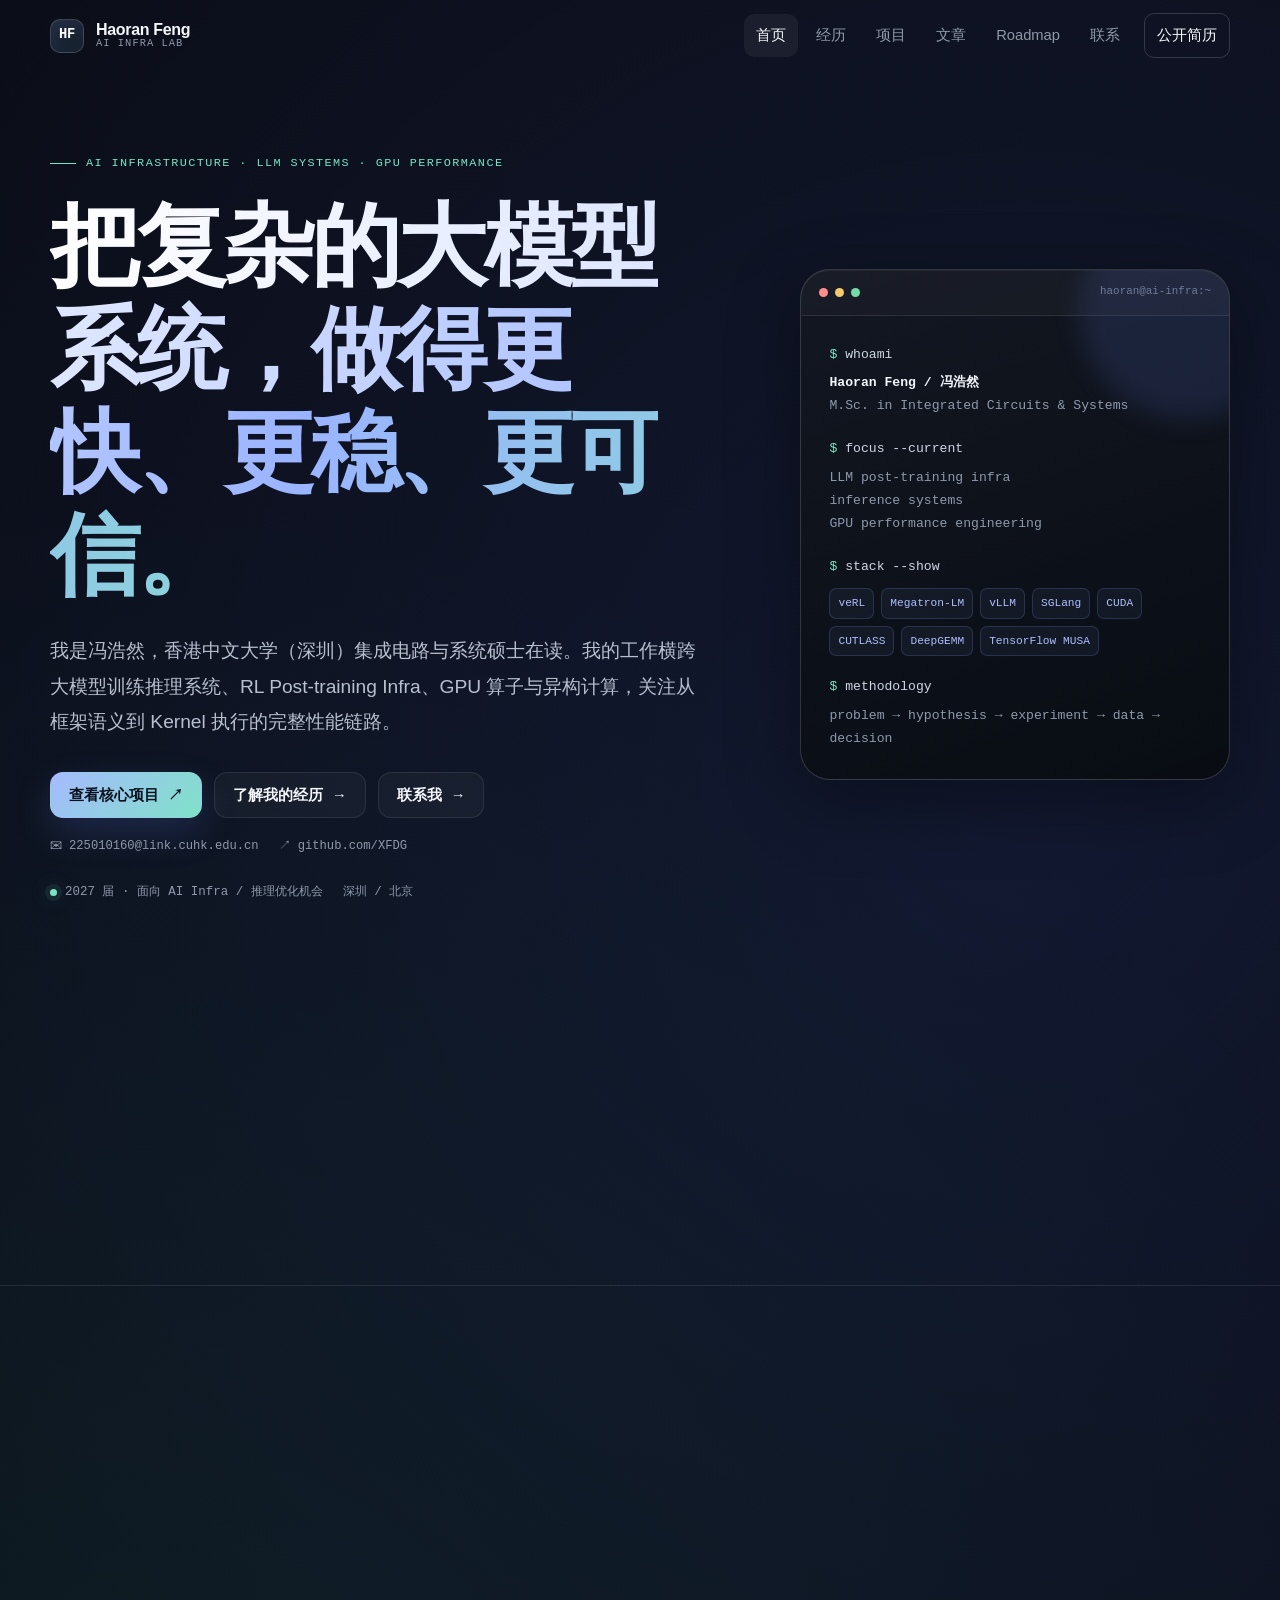
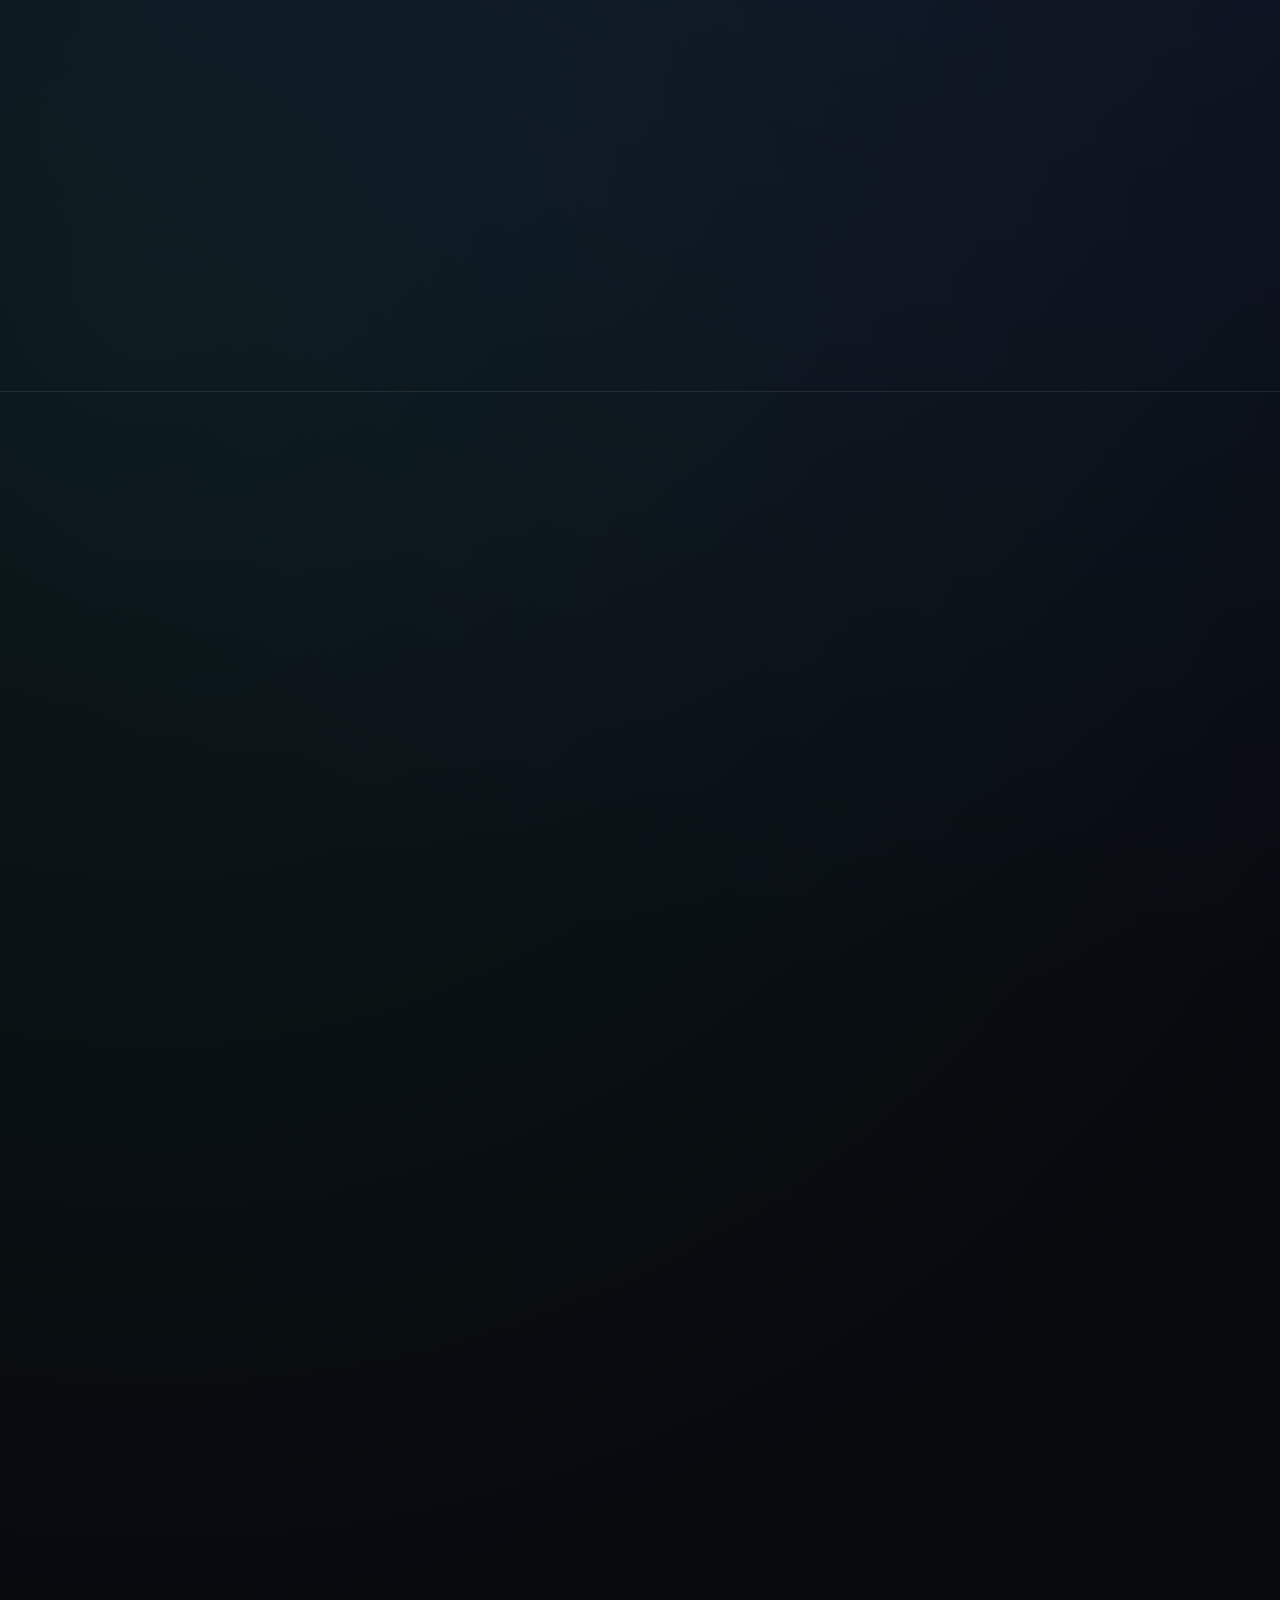
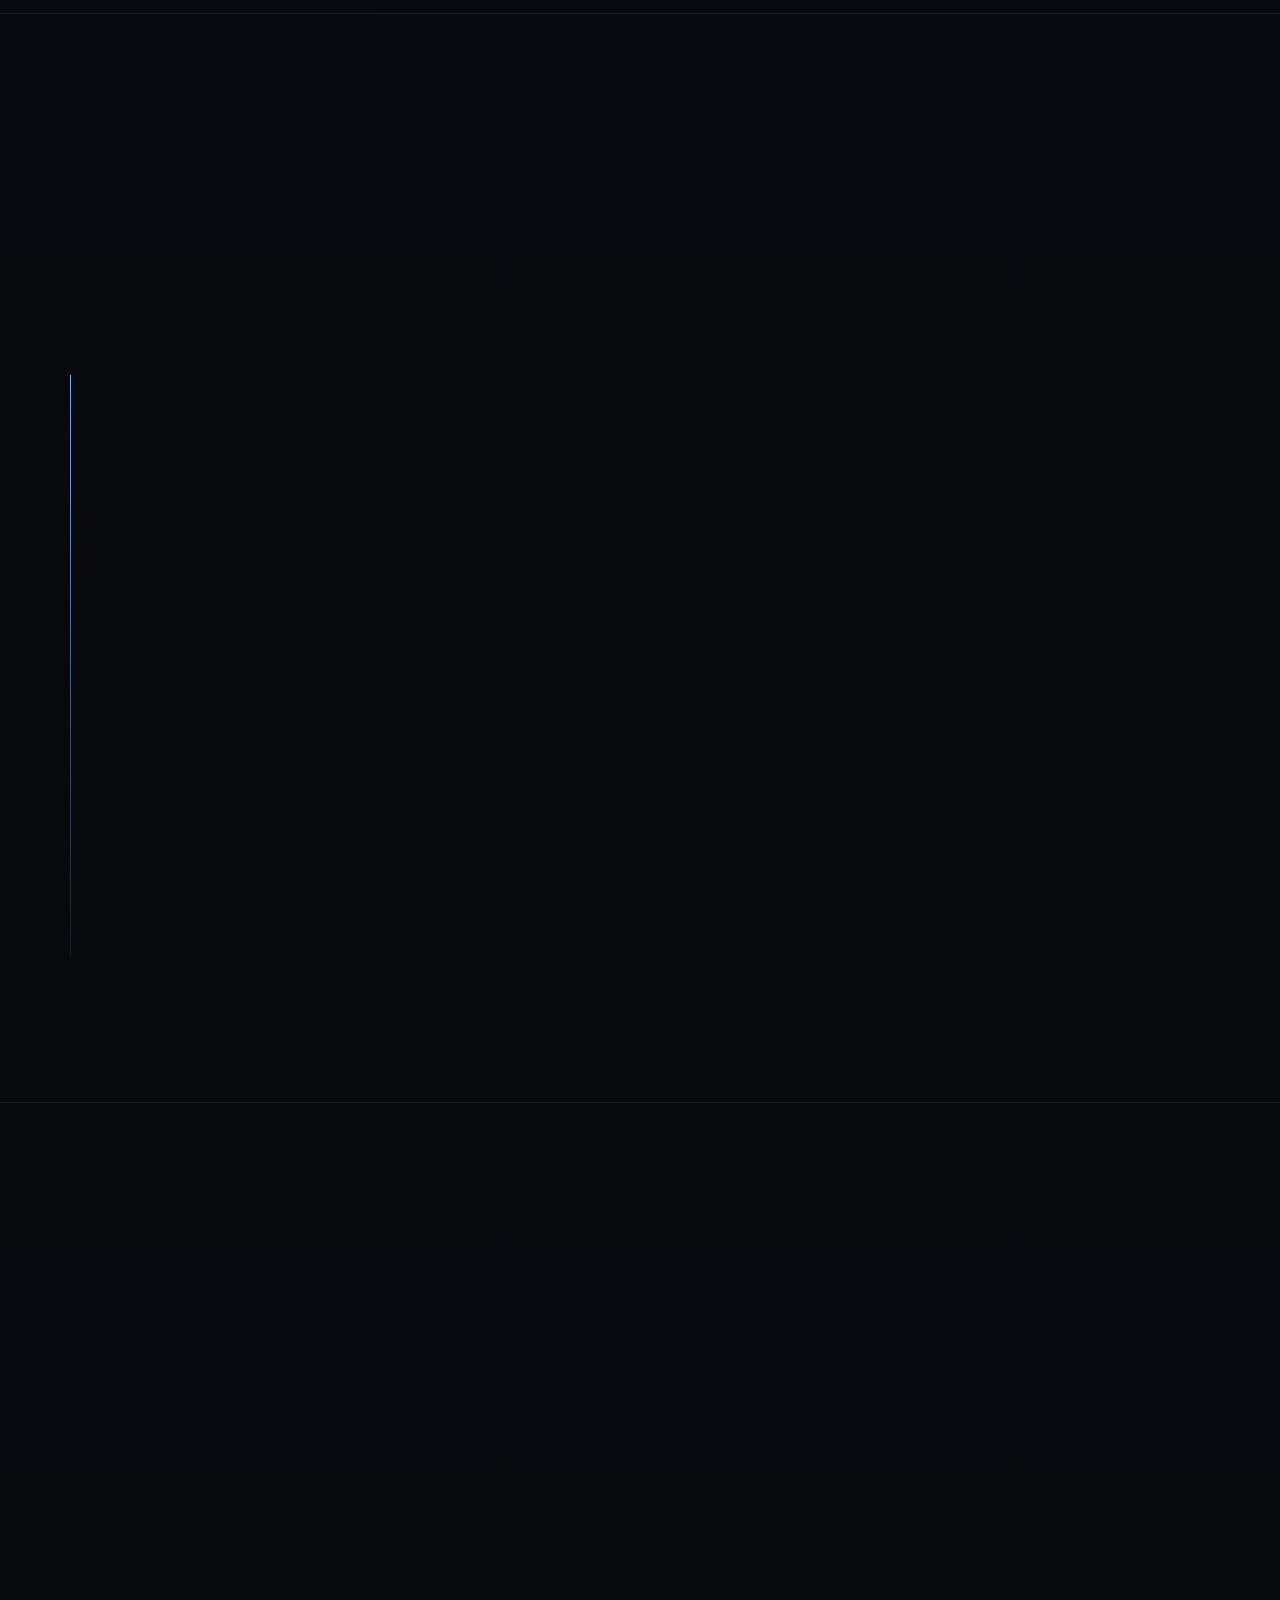
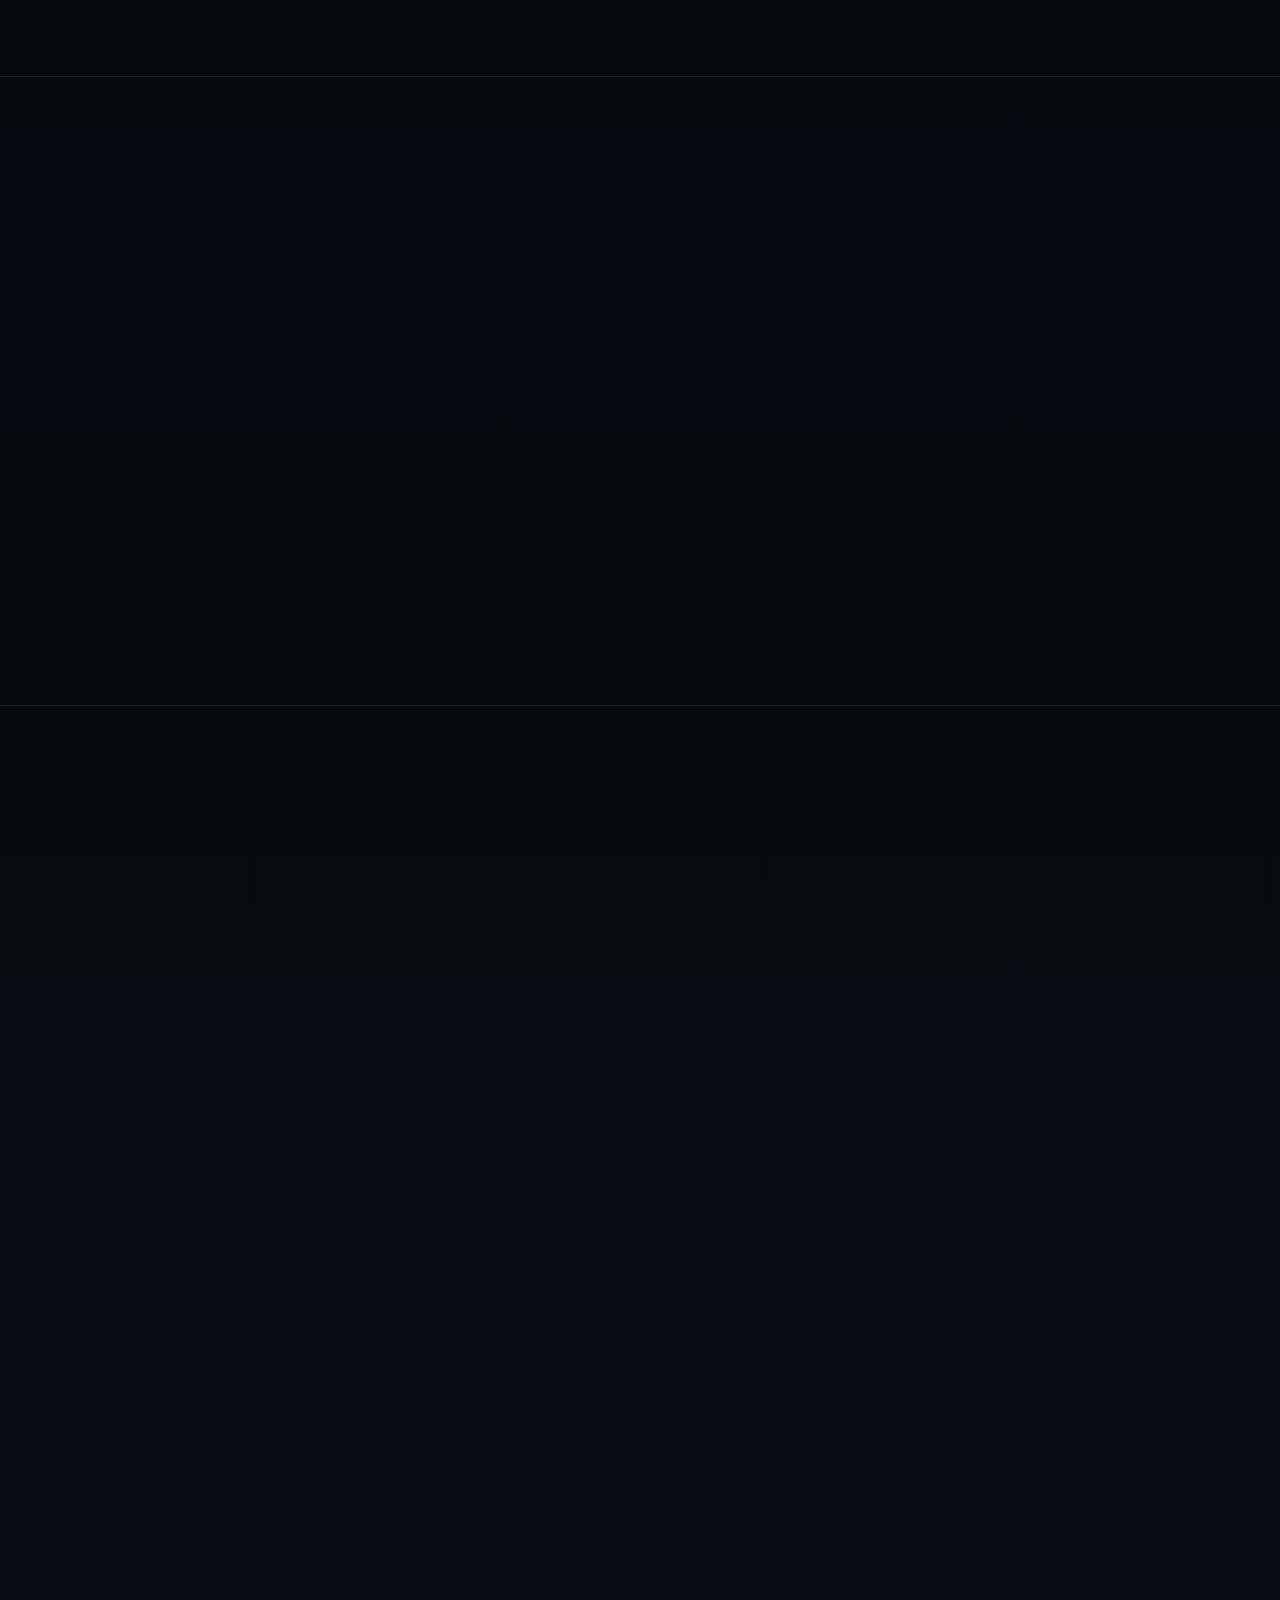
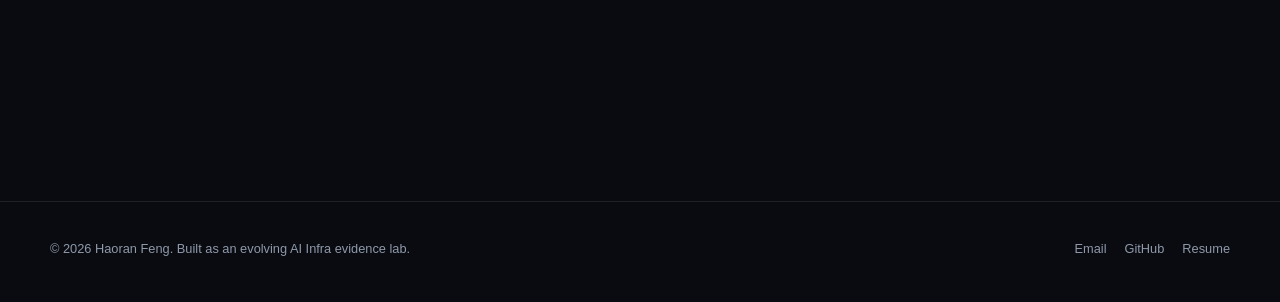
==== index.html @ 286b365d "Publish Haoran AI Infra personal website" ====
<!doctype html>
<html lang="zh-CN">
<head>
  <meta charset="utf-8">
  <meta name="viewport" content="width=device-width, initial-scale=1">
  <meta name="theme-color" content="#07090d">
  <title>Haoran Feng — AI Infra Lab</title>
  <style>
    :root{color-scheme:dark;font-family:Inter,ui-sans-serif,system-ui,-apple-system,"Segoe UI",sans-serif;background:#07090d;color:#f2f5f7}
    *{box-sizing:border-box}body{margin:0;min-height:100vh;display:grid;place-items:center;background:radial-gradient(circle at 20% 15%,#183448 0,transparent 34%),#07090d}
    main{width:min(680px,calc(100% - 40px));padding:48px;border:1px solid #ffffff1f;border-radius:24px;background:#0d121acc;box-shadow:0 28px 90px #0008}
    .mark{width:48px;height:48px;display:grid;place-items:center;border-radius:13px;background:linear-gradient(135deg,#9db3ff,#78e3c5);color:#081016;font-weight:800;margin-bottom:28px}
    h1{font-size:clamp(28px,6vw,48px);line-height:1.08;margin:0 0 16px}p{color:#aab4c2;line-height:1.75;margin:0}.bar{height:3px;background:#ffffff17;border-radius:99px;overflow:hidden;margin-top:30px}.bar::after{content:"";display:block;width:42%;height:100%;background:linear-gradient(90deg,#9db3ff,#78e3c5);animation:load 1.1s ease-in-out infinite alternate}@keyframes load{to{transform:translateX(140%)}}
    a{color:#9db3ff}.error{display:none;margin-top:22px;color:#ffb7b7}
  </style>
</head>
<body>
  <main>
    <div class="mark">HF</div>
    <h1>正在打开 Haoran's AI Infra Lab</h1>
    <p>正在加载项目、经历与技术文章。首次访问只需下载一个约 40 KB 的站点包。</p>
    <div class="bar" aria-label="加载中"></div>
    <p class="error" id="error">页面加载失败。可以先访问 <a href="https://github.com/XFDG">GitHub</a>，或发送邮件至 <a href="mailto:225010160@link.cuhk.edu.cn">225010160@link.cuhk.edu.cn</a>。</p>
  </main>
  <script>
  (async () => {
    const repo = 'tensorflow_musa_extension';
    const parts = ['site.part01a.b64','site.part01b.b64','site.part01c.b64','site.part01d.b64','site.part02.b64','site.part03.b64','site.part04.b64'];
    const segments = location.pathname.split('/').filter(Boolean);
    const repoIndex = segments.indexOf(repo);
    const base = repoIndex >= 0 ? '/' + segments.slice(0, repoIndex + 1).join('/') + '/' : '/';
    try {
      if (!('DecompressionStream' in window)) throw new Error('Browser does not support gzip streams');
      const encoded = (await Promise.all(parts.map(async name => {
        const response = await fetch(base + name, {cache: 'force-cache'});
        if (!response.ok) throw new Error('Missing site bundle: ' + name);
        return response.text();
      }))).join('').replace(/\s/g, '');

      const binary = atob(encoded);
      const compressed = new Uint8Array(binary.length);
      for (let i = 0; i < binary.length; i++) compressed[i] = binary.charCodeAt(i);
      const stream = new Blob([compressed]).stream().pipeThrough(new DecompressionStream('gzip'));
      const archive = new Uint8Array(await new Response(stream).arrayBuffer());
      const decoder = new TextDecoder();
      const files = new Map();
      const field = (start, length) => decoder.decode(archive.subarray(start, start + length)).split('\0')[0].trim();
      let offset = 0;
      while (offset + 512 <= archive.length) {
        const name = field(offset, 100);
        if (!name) break;
        const prefix = field(offset + 345, 155);
        const fullName = (prefix ? prefix + '/' : '') + name;
        const size = parseInt(field(offset + 124, 12) || '0', 8) || 0;
        const type = field(offset + 156, 1);
        const dataStart = offset + 512;
        if (!type || type === '0') files.set(fullName.replace(/^\.\//, ''), archive.slice(dataStart, dataStart + size));
        offset = dataStart + Math.ceil(size / 512) * 512;
      }

      let requested = repoIndex >= 0 ? segments.slice(repoIndex + 1).join('/') : segments.join('/');
      if (!requested || requested.endsWith('/')) requested += 'index.html';
      if (!files.has(requested)) requested = '404.html';

      const text = path => decoder.decode(files.get(path));
      const objectUrl = (path, type) => URL.createObjectURL(new Blob([files.get(path)], {type}));
      const cssUrl = objectUrl('styles.css', 'text/css');
      const jsUrl = objectUrl('script.js', 'text/javascript');
      const iconUrl = objectUrl('assets/favicon.svg', 'image/svg+xml');
      const manifestUrl = objectUrl('assets/site.webmanifest', 'application/manifest+json');

      let html = text(requested)
        .replace(/href=(['"])(?:\.\.\/)?styles\.css\1/g, `href="${cssUrl}"`)
        .replace(/src=(['"])(?:\.\.\/)?script\.js\1/g, `src="${jsUrl}"`)
        .replace(/href=(['"])(?:\.\.\/)?assets\/favicon\.svg\1/g, `href="${iconUrl}"`)
        .replace(/href=(['"])(?:\.\.\/)?assets\/site\.webmanifest\1/g, `href="${manifestUrl}"`);

      document.open();
      document.write(html);
      document.close();
    } catch (error) {
      console.error(error);
      document.querySelector('.bar').style.display = 'none';
      document.querySelector('#error').style.display = 'block';
    }
  })();
  </script>
</body>
</html>
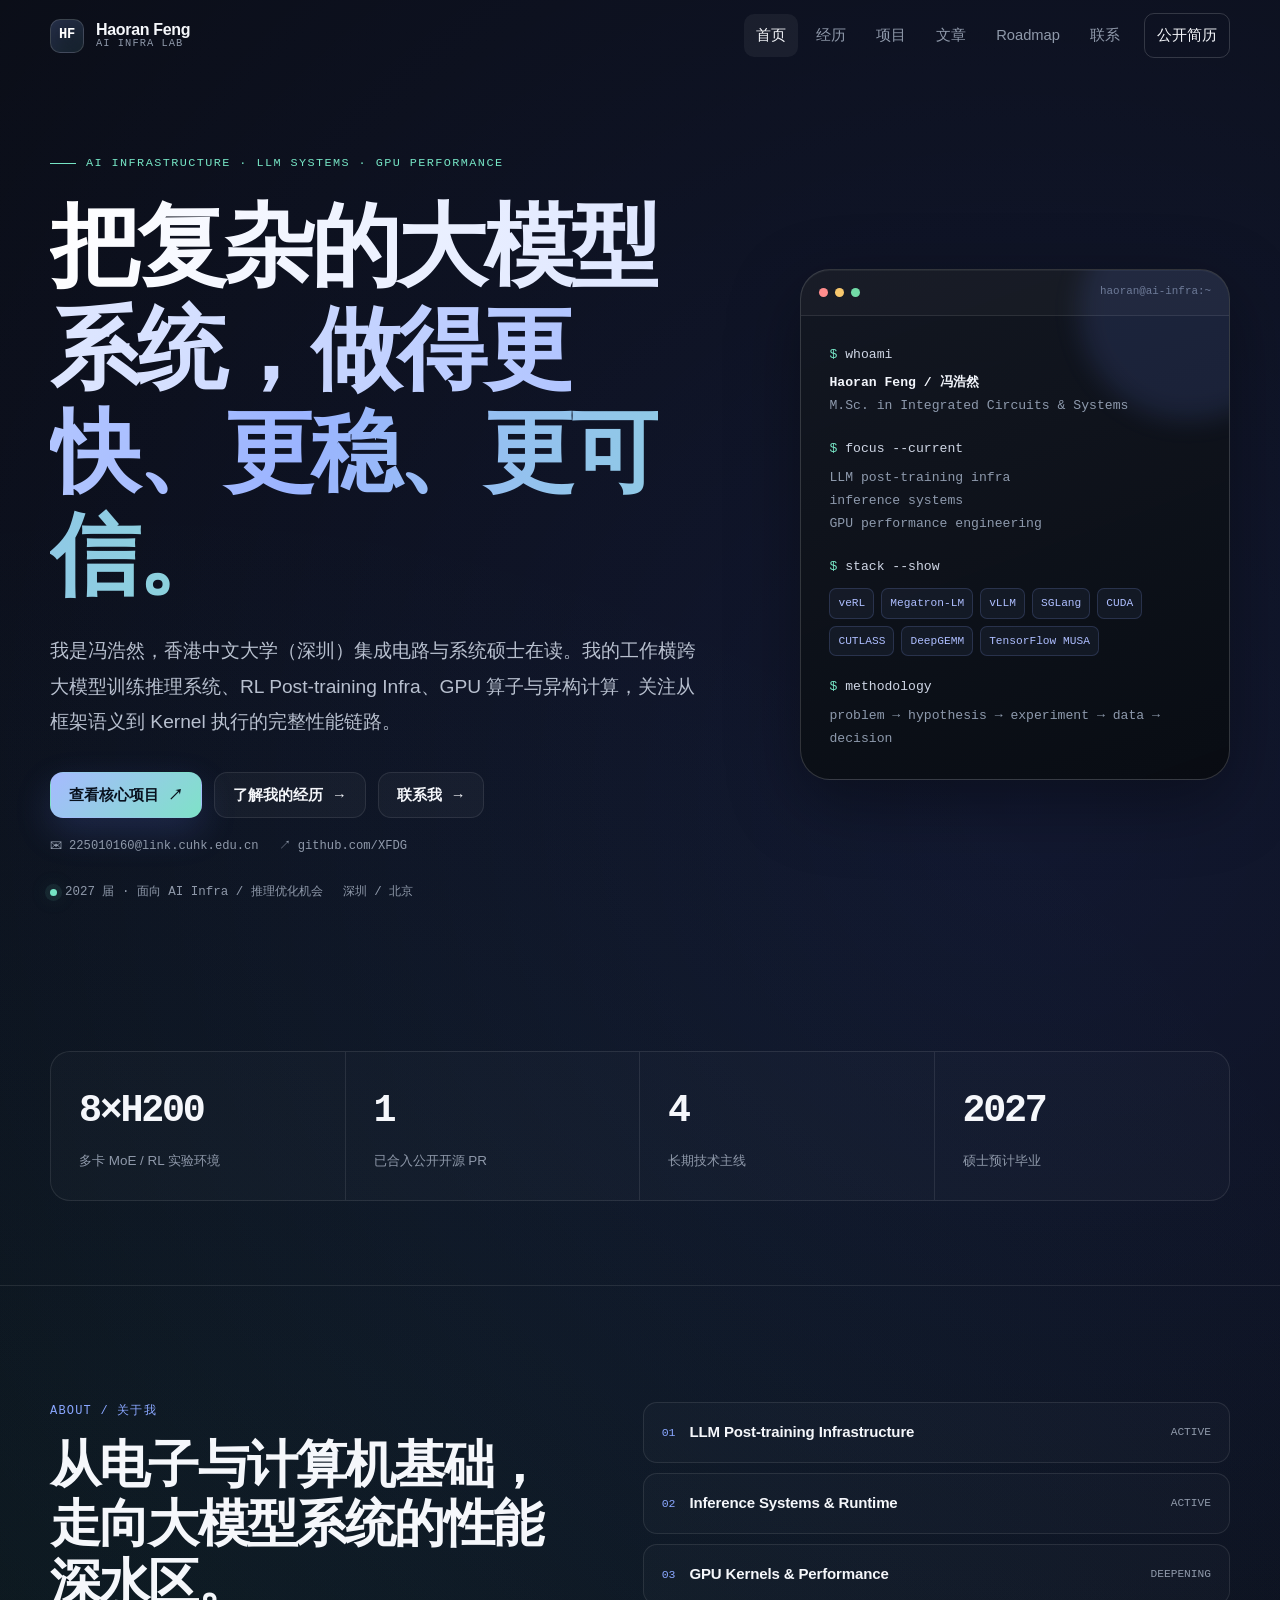
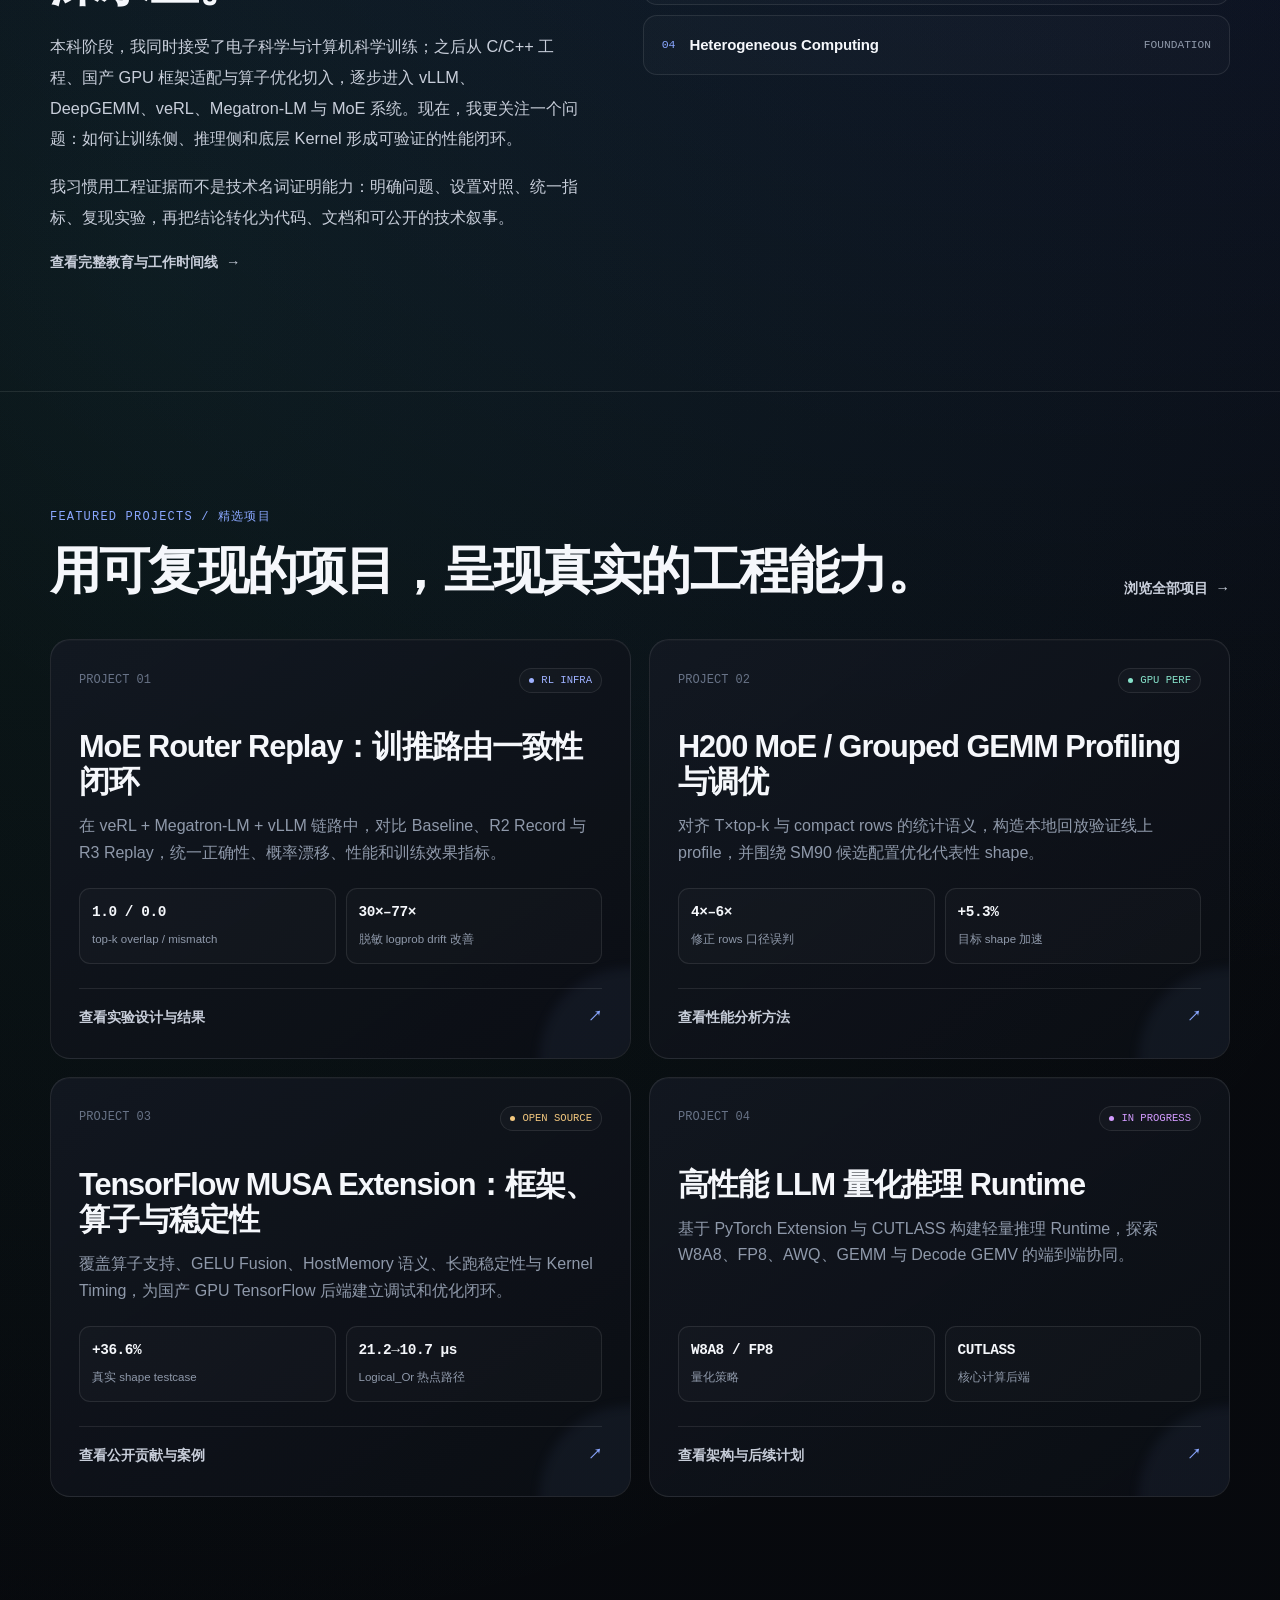
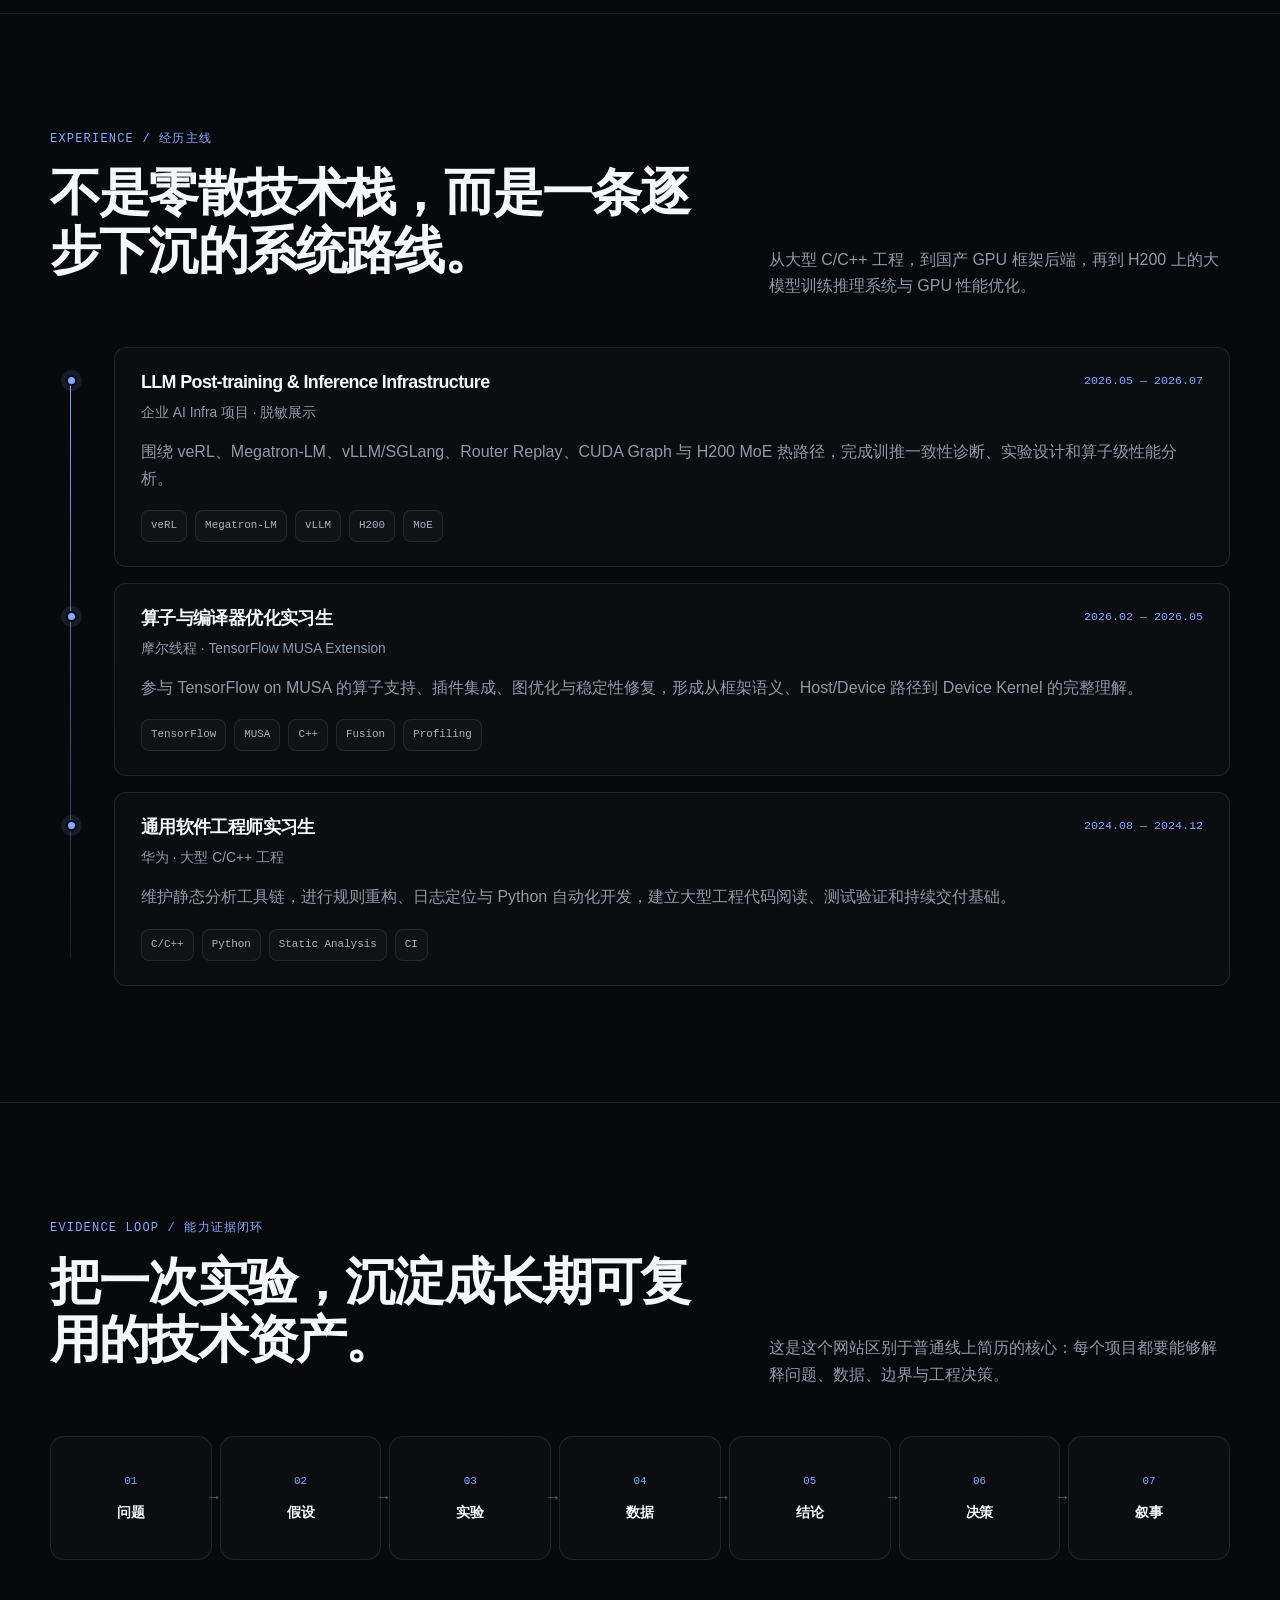
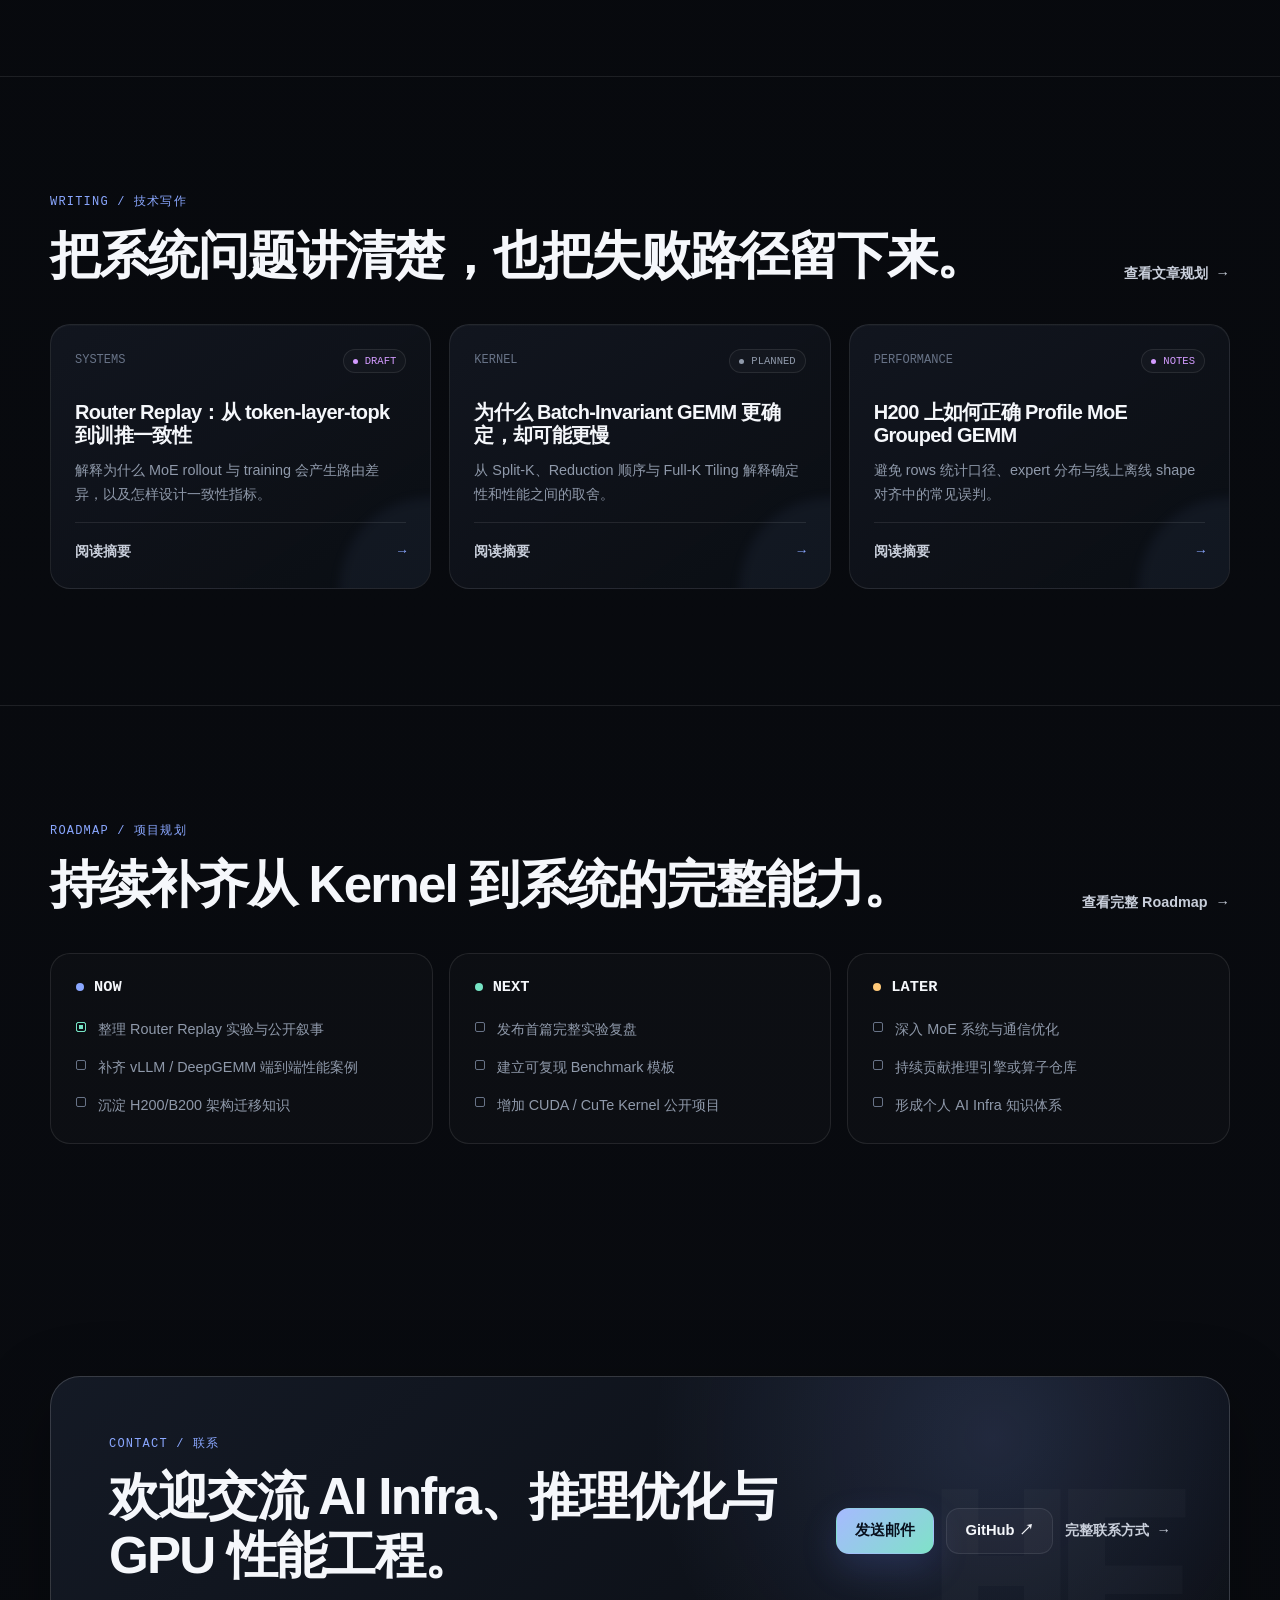
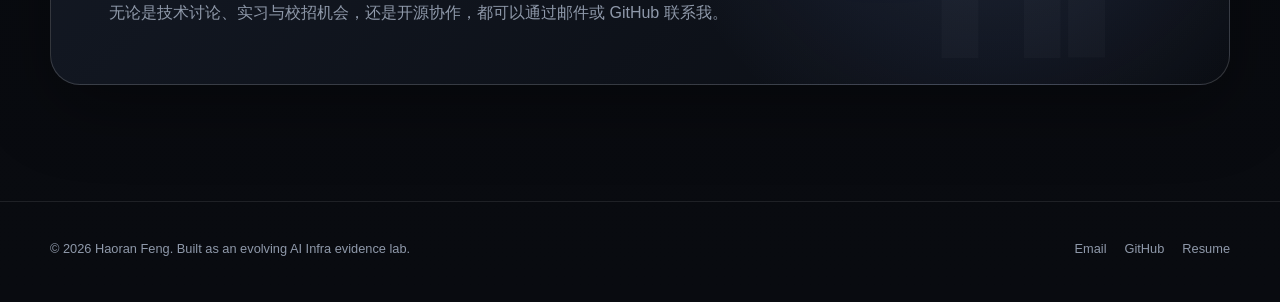
==== commit f8269436: "Expand static website source" ====
--- a/index.html
+++ b/index.html
@@ -3,87 +3,342 @@
 <head>
   <meta charset="utf-8">
   <meta name="viewport" content="width=device-width, initial-scale=1">
+  <meta name="description" content="冯浩然的 AI Infra 个人网站：大模型训练推理系统、RL Infra、GPU 算子与性能工程。">
   <meta name="theme-color" content="#07090d">
   <title>Haoran Feng — AI Infra Lab</title>
-  <style>
-    :root{color-scheme:dark;font-family:Inter,ui-sans-serif,system-ui,-apple-system,"Segoe UI",sans-serif;background:#07090d;color:#f2f5f7}
-    *{box-sizing:border-box}body{margin:0;min-height:100vh;display:grid;place-items:center;background:radial-gradient(circle at 20% 15%,#183448 0,transparent 34%),#07090d}
-    main{width:min(680px,calc(100% - 40px));padding:48px;border:1px solid #ffffff1f;border-radius:24px;background:#0d121acc;box-shadow:0 28px 90px #0008}
-    .mark{width:48px;height:48px;display:grid;place-items:center;border-radius:13px;background:linear-gradient(135deg,#9db3ff,#78e3c5);color:#081016;font-weight:800;margin-bottom:28px}
-    h1{font-size:clamp(28px,6vw,48px);line-height:1.08;margin:0 0 16px}p{color:#aab4c2;line-height:1.75;margin:0}.bar{height:3px;background:#ffffff17;border-radius:99px;overflow:hidden;margin-top:30px}.bar::after{content:"";display:block;width:42%;height:100%;background:linear-gradient(90deg,#9db3ff,#78e3c5);animation:load 1.1s ease-in-out infinite alternate}@keyframes load{to{transform:translateX(140%)}}
-    a{color:#9db3ff}.error{display:none;margin-top:22px;color:#ffb7b7}
-  </style>
+  <link rel="icon" href="assets/favicon.svg" type="image/svg+xml">
+  <link rel="manifest" href="assets/site.webmanifest">
+  <link rel="stylesheet" href="styles.css">
+  <script src="script.js" defer></script>
 </head>
-<body>
+<body data-page="home">
+  <header class="site-header">
+    <div class="shell header-inner">
+      <a class="brand" href="index.html" aria-label="返回首页">
+        <span class="brand-mark">HF</span>
+        <span class="brand-copy">Haoran Feng <small>AI Infra Lab</small></span>
+      </a>
+      <button class="menu-toggle" type="button" aria-label="打开导航" aria-expanded="false"><span></span></button>
+      <nav class="site-nav" aria-label="主导航">
+        <a href="index.html" data-nav="home">首页</a>
+        <a href="experience.html" data-nav="experience">经历</a>
+        <a href="projects.html" data-nav="projects">项目</a>
+        <a href="writing.html" data-nav="writing">文章</a>
+        <a href="roadmap.html" data-nav="roadmap">Roadmap</a>
+        <a href="contact.html" data-nav="contact">联系</a>
+        <a class="nav-cta" href="resume.html" data-nav="resume">公开简历</a>
+      </nav>
+    </div>
+  </header>
+
   <main>
-    <div class="mark">HF</div>
-    <h1>正在打开 Haoran's AI Infra Lab</h1>
-    <p>正在加载项目、经历与技术文章。首次访问只需下载一个约 40 KB 的站点包。</p>
-    <div class="bar" aria-label="加载中"></div>
-    <p class="error" id="error">页面加载失败。可以先访问 <a href="https://github.com/XFDG">GitHub</a>，或发送邮件至 <a href="mailto:225010160@link.cuhk.edu.cn">225010160@link.cuhk.edu.cn</a>。</p>
+    <section class="hero">
+      <div class="shell hero-grid">
+        <div class="hero-copy reveal">
+          <span class="eyebrow">AI Infrastructure · LLM Systems · GPU Performance</span>
+          <h1><span class="gradient-text">把复杂的大模型系统，做得更快、更稳、更可信。</span></h1>
+          <p class="hero-lead">
+            我是冯浩然，香港中文大学（深圳）集成电路与系统硕士在读。我的工作横跨大模型训练推理系统、RL Post-training Infra、GPU 算子与异构计算，关注从框架语义到 Kernel 执行的完整性能链路。
+          </p>
+          <div class="hero-actions">
+            <a class="button primary" href="projects.html">查看核心项目 <span aria-hidden="true">↗</span></a>
+            <a class="button" href="experience.html">了解我的经历 <span aria-hidden="true">→</span></a>
+            <a class="button" href="contact.html">联系我 <span aria-hidden="true">→</span></a>
+          </div>
+          <div class="hero-links" aria-label="公开联系方式">
+            <a href="mailto:225010160@link.cuhk.edu.cn"><span aria-hidden="true">✉</span> 225010160@link.cuhk.edu.cn</a>
+            <a href="https://github.com/XFDG" target="_blank" rel="noreferrer"><span aria-hidden="true">↗</span> github.com/XFDG</a>
+          </div>
+          <div class="hero-meta">
+            <span><i class="status-dot"></i> 2027 届 · 面向 AI Infra / 推理优化机会</span>
+            <span>深圳 / 北京</span>
+          </div>
+        </div>
+
+        <div class="terminal reveal" aria-label="个人技术概览">
+          <div class="terminal-bar">
+            <span class="terminal-dot"></span>
+            <span class="terminal-dot"></span>
+            <span class="terminal-dot"></span>
+            <span class="terminal-title">haoran@ai-infra:~</span>
+          </div>
+          <div class="terminal-body">
+            <div class="terminal-block">
+              <span class="terminal-command">whoami</span>
+              <div class="terminal-output"><strong>Haoran Feng / 冯浩然</strong><br>M.Sc. in Integrated Circuits & Systems</div>
+            </div>
+            <div class="terminal-block">
+              <span class="terminal-command">focus --current</span>
+              <div class="terminal-output">LLM post-training infra<br>inference systems<br>GPU performance engineering</div>
+            </div>
+            <div class="terminal-block">
+              <span class="terminal-command">stack --show</span>
+              <div class="terminal-tags">
+                <span>veRL</span><span>Megatron-LM</span><span>vLLM</span><span>SGLang</span><span>CUDA</span><span>CUTLASS</span><span>DeepGEMM</span><span>TensorFlow MUSA</span>
+              </div>
+            </div>
+            <div class="terminal-block">
+              <span class="terminal-command">methodology</span>
+              <div class="terminal-output">problem → hypothesis → experiment → data → decision</div>
+            </div>
+          </div>
+        </div>
+      </div>
+    </section>
+
+    <section class="section compact">
+      <div class="shell">
+        <div class="stats-grid reveal" aria-label="技术概览数据">
+          <div class="stat"><span class="stat-value">8×H200</span><span class="stat-label">多卡 MoE / RL 实验环境</span></div>
+          <div class="stat"><span class="stat-value">1</span><span class="stat-label">已合入公开开源 PR</span></div>
+          <div class="stat"><span class="stat-value">4</span><span class="stat-label">长期技术主线</span></div>
+          <div class="stat"><span class="stat-value">2027</span><span class="stat-label">硕士预计毕业</span></div>
+        </div>
+      </div>
+    </section>
+
+    <section class="section section-line" id="about">
+      <div class="shell intro-grid">
+        <div class="intro-copy reveal">
+          <span class="section-kicker">About / 关于我</span>
+          <h2>从电子与计算机基础，走向大模型系统的性能深水区。</h2>
+          <p>
+            本科阶段，我同时接受了电子科学与计算机科学训练；之后从 C/C++ 工程、国产 GPU 框架适配与算子优化切入，逐步进入 vLLM、DeepGEMM、veRL、Megatron-LM 与 MoE 系统。现在，我更关注一个问题：如何让训练侧、推理侧和底层 Kernel 形成可验证的性能闭环。
+          </p>
+          <p>
+            我习惯用工程证据而不是技术名词证明能力：明确问题、设置对照、统一指标、复现实验，再把结论转化为代码、文档和可公开的技术叙事。
+          </p>
+          <a class="text-link" href="experience.html">查看完整教育与工作时间线 <span>→</span></a>
+        </div>
+        <div class="focus-list reveal" aria-label="当前技术方向">
+          <div class="focus-item"><span class="focus-index">01</span><strong>LLM Post-training Infrastructure</strong><small>ACTIVE</small></div>
+          <div class="focus-item"><span class="focus-index">02</span><strong>Inference Systems & Runtime</strong><small>ACTIVE</small></div>
+          <div class="focus-item"><span class="focus-index">03</span><strong>GPU Kernels & Performance</strong><small>DEEPENING</small></div>
+          <div class="focus-item"><span class="focus-index">04</span><strong>Heterogeneous Computing</strong><small>FOUNDATION</small></div>
+        </div>
+      </div>
+    </section>
+
+    <section class="section section-line" id="featured-projects">
+      <div class="shell">
+        <div class="section-title-row reveal">
+          <div>
+            <span class="section-kicker">Featured Projects / 精选项目</span>
+            <h2>用可复现的项目，呈现真实的工程能力。</h2>
+          </div>
+          <a class="text-link" href="projects.html">浏览全部项目 <span>→</span></a>
+        </div>
+
+        <div class="card-grid">
+          <a class="card project-card reveal" href="projects/router-replay.html">
+            <div class="card-top"><span class="project-number">PROJECT 01</span><span class="badge research">RL INFRA</span></div>
+            <h3>MoE Router Replay：训推路由一致性闭环</h3>
+            <p>在 veRL + Megatron-LM + vLLM 链路中，对比 Baseline、R2 Record 与 R3 Replay，统一正确性、概率漂移、性能和训练效果指标。</p>
+            <div class="project-evidence">
+              <div class="evidence-chip"><strong>1.0 / 0.0</strong><span>top-k overlap / mismatch</span></div>
+              <div class="evidence-chip"><strong>30×–77×</strong><span>脱敏 logprob drift 改善</span></div>
+            </div>
+            <div class="card-footer-link"><span>查看实验设计与结果</span><span>↗</span></div>
+          </a>
+
+          <a class="card project-card reveal" href="projects/gemm-profiling.html">
+            <div class="card-top"><span class="project-number">PROJECT 02</span><span class="badge engineering">GPU PERF</span></div>
+            <h3>H200 MoE / Grouped GEMM Profiling 与调优</h3>
+            <p>对齐 T×top-k 与 compact rows 的统计语义，构造本地回放验证线上 profile，并围绕 SM90 候选配置优化代表性 shape。</p>
+            <div class="project-evidence">
+              <div class="evidence-chip"><strong>4×–6×</strong><span>修正 rows 口径误判</span></div>
+              <div class="evidence-chip"><strong>+5.3%</strong><span>目标 shape 加速</span></div>
+            </div>
+            <div class="card-footer-link"><span>查看性能分析方法</span><span>↗</span></div>
+          </a>
+
+          <a class="card project-card reveal" href="projects/musa-extension.html">
+            <div class="card-top"><span class="project-number">PROJECT 03</span><span class="badge opensource">OPEN SOURCE</span></div>
+            <h3>TensorFlow MUSA Extension：框架、算子与稳定性</h3>
+            <p>覆盖算子支持、GELU Fusion、HostMemory 语义、长跑稳定性与 Kernel Timing，为国产 GPU TensorFlow 后端建立调试和优化闭环。</p>
+            <div class="project-evidence">
+              <div class="evidence-chip"><strong>+36.6%</strong><span>真实 shape testcase</span></div>
+              <div class="evidence-chip"><strong>21.2→10.7 μs</strong><span>Logical_Or 热点路径</span></div>
+            </div>
+            <div class="card-footer-link"><span>查看公开贡献与案例</span><span>↗</span></div>
+          </a>
+
+          <a class="card project-card reveal" href="projects/quant-runtime.html">
+            <div class="card-top"><span class="project-number">PROJECT 04</span><span class="badge progress">IN PROGRESS</span></div>
+            <h3>高性能 LLM 量化推理 Runtime</h3>
+            <p>基于 PyTorch Extension 与 CUTLASS 构建轻量推理 Runtime，探索 W8A8、FP8、AWQ、GEMM 与 Decode GEMV 的端到端协同。</p>
+            <div class="project-evidence">
+              <div class="evidence-chip"><strong>W8A8 / FP8</strong><span>量化策略</span></div>
+              <div class="evidence-chip"><strong>CUTLASS</strong><span>核心计算后端</span></div>
+            </div>
+            <div class="card-footer-link"><span>查看架构与后续计划</span><span>↗</span></div>
+          </a>
+        </div>
+      </div>
+    </section>
+
+    <section class="section section-line">
+      <div class="shell">
+        <div class="section-head reveal">
+          <div>
+            <span class="section-kicker">Experience / 经历主线</span>
+            <h2>不是零散技术栈，而是一条逐步下沉的系统路线。</h2>
+          </div>
+          <p>从大型 C/C++ 工程，到国产 GPU 框架后端，再到 H200 上的大模型训练推理系统与 GPU 性能优化。</p>
+        </div>
+
+        <div class="timeline">
+          <div class="timeline-item reveal">
+            <span class="timeline-dot"></span>
+            <div class="timeline-card">
+              <div class="timeline-heading">
+                <div><h3>LLM Post-training & Inference Infrastructure</h3><span class="timeline-company">企业 AI Infra 项目 · 脱敏展示</span></div>
+                <span class="timeline-date">2026.05 — 2026.07</span>
+              </div>
+              <p>围绕 veRL、Megatron-LM、vLLM/SGLang、Router Replay、CUDA Graph 与 H200 MoE 热路径，完成训推一致性诊断、实验设计和算子级性能分析。</p>
+              <div class="tag-list"><span class="tag">veRL</span><span class="tag">Megatron-LM</span><span class="tag">vLLM</span><span class="tag">H200</span><span class="tag">MoE</span></div>
+            </div>
+          </div>
+          <div class="timeline-item reveal">
+            <span class="timeline-dot"></span>
+            <div class="timeline-card">
+              <div class="timeline-heading">
+                <div><h3>算子与编译器优化实习生</h3><span class="timeline-company">摩尔线程 · TensorFlow MUSA Extension</span></div>
+                <span class="timeline-date">2026.02 — 2026.05</span>
+              </div>
+              <p>参与 TensorFlow on MUSA 的算子支持、插件集成、图优化与稳定性修复，形成从框架语义、Host/Device 路径到 Device Kernel 的完整理解。</p>
+              <div class="tag-list"><span class="tag">TensorFlow</span><span class="tag">MUSA</span><span class="tag">C++</span><span class="tag">Fusion</span><span class="tag">Profiling</span></div>
+            </div>
+          </div>
+          <div class="timeline-item reveal">
+            <span class="timeline-dot"></span>
+            <div class="timeline-card">
+              <div class="timeline-heading">
+                <div><h3>通用软件工程师实习生</h3><span class="timeline-company">华为 · 大型 C/C++ 工程</span></div>
+                <span class="timeline-date">2024.08 — 2024.12</span>
+              </div>
+              <p>维护静态分析工具链，进行规则重构、日志定位与 Python 自动化开发，建立大型工程代码阅读、测试验证和持续交付基础。</p>
+              <div class="tag-list"><span class="tag">C/C++</span><span class="tag">Python</span><span class="tag">Static Analysis</span><span class="tag">CI</span></div>
+            </div>
+          </div>
+        </div>
+      </div>
+    </section>
+
+    <section class="section section-line">
+      <div class="shell">
+        <div class="section-head reveal">
+          <div>
+            <span class="section-kicker">Evidence Loop / 能力证据闭环</span>
+            <h2>把一次实验，沉淀成长期可复用的技术资产。</h2>
+          </div>
+          <p>这是这个网站区别于普通线上简历的核心：每个项目都要能够解释问题、数据、边界与工程决策。</p>
+        </div>
+        <div class="loop reveal" aria-label="实验闭环">
+          <div class="loop-step"><span>01</span><strong>问题</strong></div>
+          <div class="loop-step"><span>02</span><strong>假设</strong></div>
+          <div class="loop-step"><span>03</span><strong>实验</strong></div>
+          <div class="loop-step"><span>04</span><strong>数据</strong></div>
+          <div class="loop-step"><span>05</span><strong>结论</strong></div>
+          <div class="loop-step"><span>06</span><strong>决策</strong></div>
+          <div class="loop-step"><span>07</span><strong>叙事</strong></div>
+        </div>
+      </div>
+    </section>
+
+    <section class="section section-line">
+      <div class="shell">
+        <div class="section-title-row reveal">
+          <div>
+            <span class="section-kicker">Writing / 技术写作</span>
+            <h2>把系统问题讲清楚，也把失败路径留下来。</h2>
+          </div>
+          <a class="text-link" href="writing.html">查看文章规划 <span>→</span></a>
+        </div>
+        <div class="card-grid three">
+          <a class="card article-card reveal" href="writing.html#router-replay-note">
+            <div class="article-meta"><span class="project-number">SYSTEMS</span><span class="badge progress">DRAFT</span></div>
+            <h3>Router Replay：从 token-layer-topk 到训推一致性</h3>
+            <p>解释为什么 MoE rollout 与 training 会产生路由差异，以及怎样设计一致性指标。</p>
+            <div class="card-footer-link"><span>阅读摘要</span><span>→</span></div>
+          </a>
+          <a class="card article-card reveal" href="writing.html#bi-gemm-note">
+            <div class="article-meta"><span class="project-number">KERNEL</span><span class="badge planned">PLANNED</span></div>
+            <h3>为什么 Batch-Invariant GEMM 更确定，却可能更慢</h3>
+            <p>从 Split-K、Reduction 顺序与 Full-K Tiling 解释确定性和性能之间的取舍。</p>
+            <div class="card-footer-link"><span>阅读摘要</span><span>→</span></div>
+          </a>
+          <a class="card article-card reveal" href="writing.html#moe-gemm-note">
+            <div class="article-meta"><span class="project-number">PERFORMANCE</span><span class="badge progress">NOTES</span></div>
+            <h3>H200 上如何正确 Profile MoE Grouped GEMM</h3>
+            <p>避免 rows 统计口径、expert 分布与线上离线 shape 对齐中的常见误判。</p>
+            <div class="card-footer-link"><span>阅读摘要</span><span>→</span></div>
+          </a>
+        </div>
+      </div>
+    </section>
+
+    <section class="section section-line">
+      <div class="shell">
+        <div class="section-title-row reveal">
+          <div>
+            <span class="section-kicker">Roadmap / 项目规划</span>
+            <h2>持续补齐从 Kernel 到系统的完整能力。</h2>
+          </div>
+          <a class="text-link" href="roadmap.html">查看完整 Roadmap <span>→</span></a>
+        </div>
+        <div class="roadmap-grid">
+          <div class="roadmap-column reveal">
+            <h3>NOW</h3>
+            <ul class="check-list">
+              <li class="done">整理 Router Replay 实验与公开叙事</li>
+              <li>补齐 vLLM / DeepGEMM 端到端性能案例</li>
+              <li>沉淀 H200/B200 架构迁移知识</li>
+            </ul>
+          </div>
+          <div class="roadmap-column reveal">
+            <h3>NEXT</h3>
+            <ul class="check-list">
+              <li>发布首篇完整实验复盘</li>
+              <li>建立可复现 Benchmark 模板</li>
+              <li>增加 CUDA / CuTe Kernel 公开项目</li>
+            </ul>
+          </div>
+          <div class="roadmap-column reveal">
+            <h3>LATER</h3>
+            <ul class="check-list">
+              <li>深入 MoE 系统与通信优化</li>
+              <li>持续贡献推理引擎或算子仓库</li>
+              <li>形成个人 AI Infra 知识体系</li>
+            </ul>
+          </div>
+        </div>
+      </div>
+    </section>
+
+    <section class="section">
+      <div class="shell">
+        <div class="cta-panel reveal">
+          <div>
+            <span class="section-kicker">Contact / 联系</span>
+            <h2>欢迎交流 AI Infra、推理优化与 GPU 性能工程。</h2>
+            <p>无论是技术讨论、实习与校招机会，还是开源协作，都可以通过邮件或 GitHub 联系我。</p>
+          </div>
+          <div class="button-row">
+            <a class="button primary" href="mailto:225010160@link.cuhk.edu.cn">发送邮件</a>
+            <a class="button" href="https://github.com/XFDG" target="_blank" rel="noreferrer">GitHub ↗</a>
+            <a class="text-link" href="contact.html">完整联系方式 <span>→</span></a>
+          </div>
+        </div>
+      </div>
+    </section>
   </main>
-  <script>
-  (async () => {
-    const repo = 'tensorflow_musa_extension';
-    const parts = ['site.part01a.b64','site.part01b.b64','site.part01c.b64','site.part01d.b64','site.part02.b64','site.part03.b64','site.part04.b64'];
-    const segments = location.pathname.split('/').filter(Boolean);
-    const repoIndex = segments.indexOf(repo);
-    const base = repoIndex >= 0 ? '/' + segments.slice(0, repoIndex + 1).join('/') + '/' : '/';
-    try {
-      if (!('DecompressionStream' in window)) throw new Error('Browser does not support gzip streams');
-      const encoded = (await Promise.all(parts.map(async name => {
-        const response = await fetch(base + name, {cache: 'force-cache'});
-        if (!response.ok) throw new Error('Missing site bundle: ' + name);
-        return response.text();
-      }))).join('').replace(/\s/g, '');
-
-      const binary = atob(encoded);
-      const compressed = new Uint8Array(binary.length);
-      for (let i = 0; i < binary.length; i++) compressed[i] = binary.charCodeAt(i);
-      const stream = new Blob([compressed]).stream().pipeThrough(new DecompressionStream('gzip'));
-      const archive = new Uint8Array(await new Response(stream).arrayBuffer());
-      const decoder = new TextDecoder();
-      const files = new Map();
-      const field = (start, length) => decoder.decode(archive.subarray(start, start + length)).split('\0')[0].trim();
-      let offset = 0;
-      while (offset + 512 <= archive.length) {
-        const name = field(offset, 100);
-        if (!name) break;
-        const prefix = field(offset + 345, 155);
-        const fullName = (prefix ? prefix + '/' : '') + name;
-        const size = parseInt(field(offset + 124, 12) || '0', 8) || 0;
-        const type = field(offset + 156, 1);
-        const dataStart = offset + 512;
-        if (!type || type === '0') files.set(fullName.replace(/^\.\//, ''), archive.slice(dataStart, dataStart + size));
-        offset = dataStart + Math.ceil(size / 512) * 512;
-      }
-
-      let requested = repoIndex >= 0 ? segments.slice(repoIndex + 1).join('/') : segments.join('/');
-      if (!requested || requested.endsWith('/')) requested += 'index.html';
-      if (!files.has(requested)) requested = '404.html';
-
-      const text = path => decoder.decode(files.get(path));
-      const objectUrl = (path, type) => URL.createObjectURL(new Blob([files.get(path)], {type}));
-      const cssUrl = objectUrl('styles.css', 'text/css');
-      const jsUrl = objectUrl('script.js', 'text/javascript');
-      const iconUrl = objectUrl('assets/favicon.svg', 'image/svg+xml');
-      const manifestUrl = objectUrl('assets/site.webmanifest', 'application/manifest+json');
-
-      let html = text(requested)
-        .replace(/href=(['"])(?:\.\.\/)?styles\.css\1/g, `href="${cssUrl}"`)
-        .replace(/src=(['"])(?:\.\.\/)?script\.js\1/g, `src="${jsUrl}"`)
-        .replace(/href=(['"])(?:\.\.\/)?assets\/favicon\.svg\1/g, `href="${iconUrl}"`)
-        .replace(/href=(['"])(?:\.\.\/)?assets\/site\.webmanifest\1/g, `href="${manifestUrl}"`);
-
-      document.open();
-      document.write(html);
-      document.close();
-    } catch (error) {
-      console.error(error);
-      document.querySelector('.bar').style.display = 'none';
-      document.querySelector('#error').style.display = 'block';
-    }
-  })();
-  </script>
+
+  <footer class="site-footer">
+    <div class="shell footer-inner">
+      <span>© <span data-year></span> Haoran Feng. Built as an evolving AI Infra evidence lab.</span>
+      <div class="footer-links"><a href="mailto:225010160@link.cuhk.edu.cn">Email</a><a href="https://github.com/XFDG" target="_blank" rel="noreferrer">GitHub</a><a href="resume.html">Resume</a></div>
+    </div>
+  </footer>
 </body>
 </html>
--- a/styles.css
+++ b/styles.css
@@ -0,0 +1,2100 @@
+:root {
+  --bg: #07090d;
+  --bg-soft: #0a0d13;
+  --surface: rgba(17, 21, 30, 0.82);
+  --surface-solid: #11151e;
+  --surface-2: #171c27;
+  --text: #f5f7fb;
+  --text-soft: #c8ceda;
+  --muted: #8f99aa;
+  --line: rgba(255, 255, 255, 0.09);
+  --line-strong: rgba(255, 255, 255, 0.16);
+  --accent: #8aa7ff;
+  --accent-strong: #6e8fff;
+  --accent-2: #76e4c4;
+  --warning: #ffc978;
+  --danger: #ff8e9a;
+  --success: #76e4c4;
+  --shadow: 0 22px 70px rgba(0, 0, 0, 0.35);
+  --radius-sm: 12px;
+  --radius: 20px;
+  --radius-lg: 30px;
+  --shell: 1180px;
+  --header-h: 72px;
+  --sans: Inter, ui-sans-serif, -apple-system, BlinkMacSystemFont, "Segoe UI", "PingFang SC", "Hiragino Sans GB", "Microsoft YaHei", Arial, sans-serif;
+  --mono: "SFMono-Regular", Consolas, "Liberation Mono", Menlo, monospace;
+}
+
+* {
+  box-sizing: border-box;
+}
+
+html {
+  scroll-behavior: smooth;
+  scroll-padding-top: calc(var(--header-h) + 28px);
+  background: var(--bg);
+}
+
+body {
+  margin: 0;
+  min-height: 100vh;
+  color: var(--text);
+  background:
+    radial-gradient(circle at 80% 12%, rgba(80, 112, 255, 0.14), transparent 30%),
+    radial-gradient(circle at 12% 28%, rgba(59, 215, 176, 0.08), transparent 28%),
+    linear-gradient(180deg, #080a0f 0%, #07090d 62%, #090b10 100%);
+  font-family: var(--sans);
+  line-height: 1.65;
+  -webkit-font-smoothing: antialiased;
+  text-rendering: optimizeLegibility;
+}
+
+body::before {
+  content: "";
+  position: fixed;
+  inset: 0;
+  pointer-events: none;
+  opacity: 0.36;
+  background-image:
+    linear-gradient(rgba(255, 255, 255, 0.025) 1px, transparent 1px),
+    linear-gradient(90deg, rgba(255, 255, 255, 0.025) 1px, transparent 1px);
+  background-size: 48px 48px;
+  mask-image: linear-gradient(to bottom, black 0%, transparent 84%);
+  z-index: -1;
+}
+
+::selection {
+  background: rgba(138, 167, 255, 0.32);
+  color: #fff;
+}
+
+a {
+  color: inherit;
+  text-decoration: none;
+}
+
+img,
+svg {
+  display: block;
+  max-width: 100%;
+}
+
+button,
+input,
+textarea,
+select {
+  font: inherit;
+}
+
+button {
+  color: inherit;
+}
+
+p,
+h1,
+h2,
+h3,
+h4,
+ul,
+ol,
+figure,
+blockquote {
+  margin-top: 0;
+}
+
+h1,
+h2,
+h3,
+h4 {
+  line-height: 1.15;
+  letter-spacing: -0.035em;
+}
+
+h1 {
+  font-size: clamp(3rem, 7vw, 6.7rem);
+  margin-bottom: 26px;
+}
+
+h2 {
+  font-size: clamp(2rem, 4vw, 3.55rem);
+  margin-bottom: 18px;
+}
+
+h3 {
+  font-size: clamp(1.22rem, 2vw, 1.65rem);
+  margin-bottom: 12px;
+}
+
+p {
+  color: var(--text-soft);
+}
+
+code,
+.mono {
+  font-family: var(--mono);
+}
+
+.shell {
+  width: min(calc(100% - 40px), var(--shell));
+  margin-inline: auto;
+}
+
+.narrow {
+  width: min(calc(100% - 40px), 820px);
+  margin-inline: auto;
+}
+
+.site-header {
+  position: sticky;
+  top: 0;
+  z-index: 50;
+  height: var(--header-h);
+  border-bottom: 1px solid transparent;
+  transition: background-color 180ms ease, border-color 180ms ease, backdrop-filter 180ms ease;
+}
+
+.site-header.is-scrolled {
+  background: rgba(7, 9, 13, 0.78);
+  border-color: var(--line);
+  backdrop-filter: blur(18px);
+}
+
+.header-inner {
+  height: 100%;
+  display: flex;
+  align-items: center;
+  justify-content: space-between;
+  gap: 24px;
+}
+
+.brand {
+  display: inline-flex;
+  align-items: center;
+  gap: 12px;
+  font-weight: 750;
+  letter-spacing: -0.02em;
+}
+
+.brand-mark {
+  width: 34px;
+  height: 34px;
+  display: grid;
+  place-items: center;
+  border: 1px solid var(--line-strong);
+  border-radius: 10px;
+  background: linear-gradient(145deg, rgba(138, 167, 255, 0.18), rgba(118, 228, 196, 0.07));
+  color: #fff;
+  font-family: var(--mono);
+  font-size: 0.86rem;
+  box-shadow: inset 0 0 20px rgba(138, 167, 255, 0.05);
+}
+
+.brand-copy {
+  display: grid;
+  line-height: 1.05;
+}
+
+.brand-copy small {
+  color: var(--muted);
+  font-family: var(--mono);
+  font-size: 0.65rem;
+  font-weight: 500;
+  letter-spacing: 0.1em;
+  text-transform: uppercase;
+}
+
+.site-nav {
+  display: flex;
+  align-items: center;
+  gap: 6px;
+}
+
+.site-nav a {
+  padding: 9px 12px;
+  border-radius: 10px;
+  color: var(--muted);
+  font-size: 0.92rem;
+  transition: color 150ms ease, background-color 150ms ease;
+}
+
+.site-nav a:hover,
+.site-nav a.active {
+  color: var(--text);
+  background: rgba(255, 255, 255, 0.055);
+}
+
+.nav-cta {
+  margin-left: 6px;
+  border: 1px solid var(--line-strong);
+  color: var(--text) !important;
+}
+
+.menu-toggle {
+  display: none;
+  width: 42px;
+  height: 42px;
+  border: 1px solid var(--line);
+  border-radius: 12px;
+  background: var(--surface);
+  cursor: pointer;
+}
+
+.menu-toggle span,
+.menu-toggle::before,
+.menu-toggle::after {
+  content: "";
+  display: block;
+  width: 18px;
+  height: 1.5px;
+  margin: 4px auto;
+  background: var(--text);
+  transition: transform 180ms ease, opacity 180ms ease;
+}
+
+.menu-toggle[aria-expanded="true"] span {
+  opacity: 0;
+}
+
+.menu-toggle[aria-expanded="true"]::before {
+  transform: translateY(5.5px) rotate(45deg);
+}
+
+.menu-toggle[aria-expanded="true"]::after {
+  transform: translateY(-5.5px) rotate(-45deg);
+}
+
+main {
+  overflow: clip;
+}
+
+.hero {
+  min-height: calc(100vh - var(--header-h));
+  display: grid;
+  align-items: center;
+  padding: 74px 0 64px;
+}
+
+.hero-grid {
+  display: grid;
+  grid-template-columns: minmax(0, 1.2fr) minmax(330px, 0.78fr);
+  align-items: center;
+  gap: clamp(42px, 7vw, 92px);
+}
+
+.eyebrow {
+  display: inline-flex;
+  align-items: center;
+  gap: 10px;
+  margin-bottom: 22px;
+  color: var(--accent-2);
+  font-family: var(--mono);
+  font-size: 0.74rem;
+  letter-spacing: 0.12em;
+  text-transform: uppercase;
+}
+
+.eyebrow::before {
+  content: "";
+  width: 26px;
+  height: 1px;
+  background: currentColor;
+}
+
+.hero h1 {
+  max-width: 920px;
+}
+
+.gradient-text {
+  background: linear-gradient(100deg, #ffffff 0%, #dbe4ff 35%, #9bb4ff 72%, #82e2c8 112%);
+  -webkit-background-clip: text;
+  background-clip: text;
+  color: transparent;
+}
+
+.hero-lead {
+  max-width: 720px;
+  margin-bottom: 32px;
+  color: #b8c0cf;
+  font-size: clamp(1.02rem, 1.5vw, 1.2rem);
+  line-height: 1.85;
+}
+
+.hero-actions,
+.button-row {
+  display: flex;
+  flex-wrap: wrap;
+  gap: 12px;
+}
+
+.button {
+  min-height: 46px;
+  display: inline-flex;
+  align-items: center;
+  justify-content: center;
+  gap: 9px;
+  padding: 0 18px;
+  border: 1px solid var(--line);
+  border-radius: 13px;
+  background: rgba(255, 255, 255, 0.035);
+  color: var(--text);
+  font-size: 0.92rem;
+  font-weight: 680;
+  cursor: pointer;
+  transition: transform 150ms ease, border-color 150ms ease, background-color 150ms ease;
+}
+
+.button:hover {
+  transform: translateY(-2px);
+  border-color: var(--line-strong);
+  background: rgba(255, 255, 255, 0.07);
+}
+
+.button.primary {
+  color: #08101d;
+  border-color: transparent;
+  background: linear-gradient(135deg, #a6baff, #7fe2c8);
+  box-shadow: 0 14px 36px rgba(105, 133, 255, 0.18);
+}
+
+.button.primary:hover {
+  background: linear-gradient(135deg, #b5c5ff, #90ead3);
+}
+
+.button.small {
+  min-height: 38px;
+  padding-inline: 14px;
+  border-radius: 11px;
+  font-size: 0.82rem;
+}
+
+.button svg,
+.text-link svg {
+  width: 16px;
+  height: 16px;
+}
+
+.hero-meta {
+  display: flex;
+  flex-wrap: wrap;
+  gap: 10px 20px;
+  margin-top: 26px;
+  color: var(--muted);
+  font-family: var(--mono);
+  font-size: 0.78rem;
+}
+
+.hero-meta span {
+  display: inline-flex;
+  align-items: center;
+  gap: 8px;
+}
+
+.status-dot {
+  width: 7px;
+  height: 7px;
+  border-radius: 50%;
+  background: var(--success);
+  box-shadow: 0 0 0 5px rgba(118, 228, 196, 0.08), 0 0 20px rgba(118, 228, 196, 0.35);
+}
+
+.terminal {
+  position: relative;
+  overflow: hidden;
+  min-height: 430px;
+  border: 1px solid var(--line-strong);
+  border-radius: var(--radius-lg);
+  background: linear-gradient(160deg, rgba(19, 24, 34, 0.92), rgba(9, 12, 18, 0.96));
+  box-shadow: var(--shadow), inset 0 1px 0 rgba(255, 255, 255, 0.05);
+}
+
+.terminal::before {
+  content: "";
+  position: absolute;
+  width: 220px;
+  height: 220px;
+  right: -70px;
+  top: -70px;
+  border-radius: 50%;
+  background: rgba(108, 139, 255, 0.13);
+  filter: blur(12px);
+}
+
+.terminal-bar {
+  height: 46px;
+  display: flex;
+  align-items: center;
+  gap: 7px;
+  padding: 0 18px;
+  border-bottom: 1px solid var(--line);
+  background: rgba(255, 255, 255, 0.025);
+}
+
+.terminal-dot {
+  width: 9px;
+  height: 9px;
+  border-radius: 50%;
+  background: #596170;
+}
+
+.terminal-dot:nth-child(1) { background: #ff8d8d; }
+.terminal-dot:nth-child(2) { background: #f7c76d; }
+.terminal-dot:nth-child(3) { background: #72dba7; }
+
+.terminal-title {
+  margin-left: auto;
+  color: #6f798a;
+  font-family: var(--mono);
+  font-size: 0.68rem;
+}
+
+.terminal-body {
+  position: relative;
+  display: grid;
+  gap: 20px;
+  padding: 28px;
+  font-family: var(--mono);
+  font-size: 0.82rem;
+}
+
+.terminal-block {
+  display: grid;
+  gap: 7px;
+}
+
+.terminal-command {
+  color: #cfd6e5;
+}
+
+.terminal-command::before {
+  content: "$ ";
+  color: var(--accent-2);
+}
+
+.terminal-output {
+  color: #8e9aad;
+  line-height: 1.75;
+}
+
+.terminal-output strong {
+  color: #f3f6fc;
+  font-weight: 620;
+}
+
+.terminal-tags {
+  display: flex;
+  flex-wrap: wrap;
+  gap: 7px;
+  margin-top: 4px;
+}
+
+.terminal-tags span {
+  padding: 5px 8px;
+  border: 1px solid rgba(138, 167, 255, 0.18);
+  border-radius: 7px;
+  background: rgba(138, 167, 255, 0.06);
+  color: #aebeff;
+  font-size: 0.7rem;
+}
+
+.section {
+  padding: 116px 0;
+}
+
+.section.compact {
+  padding: 84px 0;
+}
+
+.section-line {
+  border-top: 1px solid var(--line);
+}
+
+.section-head {
+  display: grid;
+  grid-template-columns: minmax(0, 0.8fr) minmax(300px, 0.55fr);
+  align-items: end;
+  gap: 48px;
+  margin-bottom: 48px;
+}
+
+.section-head p {
+  margin: 0;
+  color: var(--muted);
+}
+
+.section-kicker {
+  display: block;
+  margin-bottom: 14px;
+  color: var(--accent);
+  font-family: var(--mono);
+  font-size: 0.75rem;
+  letter-spacing: 0.1em;
+  text-transform: uppercase;
+}
+
+.section-title-row {
+  display: flex;
+  align-items: end;
+  justify-content: space-between;
+  gap: 30px;
+  margin-bottom: 38px;
+}
+
+.section-title-row h2,
+.section-title-row p {
+  margin-bottom: 0;
+}
+
+.text-link {
+  display: inline-flex;
+  align-items: center;
+  gap: 8px;
+  color: var(--text-soft);
+  font-size: 0.9rem;
+  font-weight: 650;
+}
+
+.text-link:hover {
+  color: var(--accent);
+}
+
+.stats-grid {
+  display: grid;
+  grid-template-columns: repeat(4, minmax(0, 1fr));
+  border: 1px solid var(--line);
+  border-radius: var(--radius);
+  background: rgba(255, 255, 255, 0.018);
+  overflow: hidden;
+}
+
+.stat {
+  min-height: 140px;
+  display: grid;
+  align-content: center;
+  gap: 7px;
+  padding: 28px;
+  border-right: 1px solid var(--line);
+}
+
+.stat:last-child {
+  border-right: 0;
+}
+
+.stat-value {
+  color: var(--text);
+  font-family: var(--mono);
+  font-size: clamp(1.65rem, 3vw, 2.55rem);
+  font-weight: 650;
+  letter-spacing: -0.06em;
+}
+
+.stat-label {
+  color: var(--muted);
+  font-size: 0.84rem;
+}
+
+.intro-grid {
+  display: grid;
+  grid-template-columns: minmax(0, 0.9fr) minmax(330px, 1fr);
+  gap: 64px;
+  align-items: start;
+}
+
+.intro-copy p {
+  font-size: 1.02rem;
+  line-height: 1.9;
+}
+
+.focus-list {
+  display: grid;
+  gap: 10px;
+}
+
+.focus-item {
+  display: grid;
+  grid-template-columns: auto 1fr auto;
+  gap: 14px;
+  align-items: center;
+  padding: 17px 18px;
+  border: 1px solid var(--line);
+  border-radius: 14px;
+  background: rgba(255, 255, 255, 0.018);
+}
+
+.focus-index {
+  color: var(--accent);
+  font-family: var(--mono);
+  font-size: 0.72rem;
+}
+
+.focus-item strong {
+  font-size: 0.94rem;
+  letter-spacing: -0.01em;
+}
+
+.focus-item small {
+  color: var(--muted);
+  font-family: var(--mono);
+  font-size: 0.7rem;
+}
+
+.card-grid {
+  display: grid;
+  grid-template-columns: repeat(2, minmax(0, 1fr));
+  gap: 18px;
+}
+
+.card-grid.three {
+  grid-template-columns: repeat(3, minmax(0, 1fr));
+}
+
+.card-grid.four {
+  grid-template-columns: repeat(4, minmax(0, 1fr));
+}
+
+.card {
+  position: relative;
+  overflow: hidden;
+  border: 1px solid var(--line);
+  border-radius: var(--radius);
+  background: linear-gradient(145deg, rgba(20, 25, 35, 0.82), rgba(11, 14, 20, 0.9));
+  box-shadow: inset 0 1px 0 rgba(255, 255, 255, 0.025);
+}
+
+.card::after {
+  content: "";
+  position: absolute;
+  width: 180px;
+  height: 180px;
+  right: -90px;
+  bottom: -90px;
+  border-radius: 50%;
+  background: rgba(138, 167, 255, 0.06);
+  filter: blur(6px);
+  transition: transform 250ms ease, background-color 250ms ease;
+}
+
+.card:hover::after {
+  transform: scale(1.28);
+  background: rgba(118, 228, 196, 0.075);
+}
+
+.project-card {
+  min-height: 330px;
+  display: flex;
+  flex-direction: column;
+  padding: 28px;
+  transition: transform 180ms ease, border-color 180ms ease;
+}
+
+.project-card:hover {
+  transform: translateY(-4px);
+  border-color: var(--line-strong);
+}
+
+.card-top,
+.project-meta,
+.article-meta {
+  display: flex;
+  align-items: center;
+  justify-content: space-between;
+  gap: 16px;
+}
+
+.project-number {
+  color: #687387;
+  font-family: var(--mono);
+  font-size: 0.75rem;
+}
+
+.badge {
+  display: inline-flex;
+  align-items: center;
+  gap: 7px;
+  padding: 6px 9px;
+  border: 1px solid var(--line);
+  border-radius: 999px;
+  color: var(--muted);
+  background: rgba(255, 255, 255, 0.025);
+  font-family: var(--mono);
+  font-size: 0.66rem;
+  line-height: 1;
+  white-space: nowrap;
+}
+
+.badge::before {
+  content: "";
+  width: 5px;
+  height: 5px;
+  border-radius: 50%;
+  background: currentColor;
+}
+
+.badge.research { color: #9eb1ff; }
+.badge.engineering { color: #86e2ca; }
+.badge.opensource { color: #f2c77e; }
+.badge.progress { color: #d39bff; }
+.badge.planned { color: #8f99aa; }
+
+.project-card h3 {
+  max-width: 520px;
+  margin-top: 36px;
+  margin-bottom: 14px;
+  font-size: clamp(1.45rem, 2.4vw, 2.05rem);
+}
+
+.project-card p {
+  margin-bottom: 22px;
+  color: var(--muted);
+}
+
+.project-evidence {
+  display: grid;
+  grid-template-columns: repeat(2, minmax(0, 1fr));
+  gap: 10px;
+  margin-top: auto;
+}
+
+.evidence-chip {
+  padding: 12px;
+  border: 1px solid var(--line);
+  border-radius: 11px;
+  background: rgba(255, 255, 255, 0.02);
+}
+
+.evidence-chip strong {
+  display: block;
+  color: var(--text);
+  font-family: var(--mono);
+  font-size: 0.9rem;
+  letter-spacing: -0.03em;
+}
+
+.evidence-chip span {
+  color: var(--muted);
+  font-size: 0.72rem;
+}
+
+.card-footer-link {
+  position: relative;
+  z-index: 1;
+  display: flex;
+  align-items: center;
+  justify-content: space-between;
+  margin-top: 24px;
+  padding-top: 18px;
+  border-top: 1px solid var(--line);
+  color: var(--text-soft);
+  font-size: 0.86rem;
+  font-weight: 650;
+}
+
+.card-footer-link span:last-child {
+  color: var(--accent);
+  font-family: var(--mono);
+}
+
+.timeline {
+  position: relative;
+  display: grid;
+  gap: 16px;
+}
+
+.timeline::before {
+  content: "";
+  position: absolute;
+  left: 20px;
+  top: 28px;
+  bottom: 28px;
+  width: 1px;
+  background: linear-gradient(to bottom, var(--accent), rgba(255, 255, 255, 0.07));
+}
+
+.timeline-item {
+  position: relative;
+  display: grid;
+  grid-template-columns: 42px 1fr;
+  gap: 22px;
+  align-items: start;
+}
+
+.timeline-dot {
+  position: relative;
+  z-index: 1;
+  width: 11px;
+  height: 11px;
+  margin: 28px auto 0;
+  border: 2px solid var(--bg);
+  border-radius: 50%;
+  background: var(--accent);
+  box-shadow: 0 0 0 5px rgba(138, 167, 255, 0.12);
+}
+
+.timeline-card {
+  padding: 24px 26px;
+  border: 1px solid var(--line);
+  border-radius: var(--radius-sm);
+  background: rgba(255, 255, 255, 0.018);
+}
+
+.timeline-heading {
+  display: flex;
+  align-items: flex-start;
+  justify-content: space-between;
+  gap: 18px;
+}
+
+.timeline-heading h3 {
+  margin-bottom: 6px;
+  font-size: 1.12rem;
+}
+
+.timeline-company {
+  color: var(--muted);
+  font-size: 0.86rem;
+}
+
+.timeline-date {
+  color: var(--accent);
+  font-family: var(--mono);
+  font-size: 0.73rem;
+  white-space: nowrap;
+}
+
+.timeline-card p {
+  margin: 14px 0 0;
+  color: var(--muted);
+}
+
+.tag-list {
+  display: flex;
+  flex-wrap: wrap;
+  gap: 8px;
+  margin-top: 18px;
+}
+
+.tag {
+  padding: 6px 9px;
+  border: 1px solid var(--line);
+  border-radius: 8px;
+  color: #aab3c3;
+  background: rgba(255, 255, 255, 0.022);
+  font-family: var(--mono);
+  font-size: 0.68rem;
+}
+
+.loop {
+  display: grid;
+  grid-template-columns: repeat(7, minmax(0, 1fr));
+  gap: 8px;
+}
+
+.loop-step {
+  position: relative;
+  min-height: 124px;
+  display: grid;
+  align-content: center;
+  gap: 10px;
+  padding: 18px 14px;
+  border: 1px solid var(--line);
+  border-radius: 14px;
+  background: rgba(255, 255, 255, 0.018);
+  text-align: center;
+}
+
+.loop-step:not(:last-child)::after {
+  content: "→";
+  position: absolute;
+  right: -11px;
+  top: 50%;
+  z-index: 2;
+  transform: translateY(-50%);
+  width: 16px;
+  color: #5d6675;
+  font-family: var(--mono);
+}
+
+.loop-step span {
+  color: var(--accent);
+  font-family: var(--mono);
+  font-size: 0.68rem;
+}
+
+.loop-step strong {
+  font-size: 0.88rem;
+  letter-spacing: -0.01em;
+}
+
+.article-card {
+  display: flex;
+  flex-direction: column;
+  min-height: 265px;
+  padding: 24px;
+}
+
+.article-card h3 {
+  margin-top: 28px;
+  font-size: 1.25rem;
+}
+
+.article-card p {
+  color: var(--muted);
+  font-size: 0.9rem;
+}
+
+.article-card .card-footer-link {
+  margin-top: auto;
+}
+
+.roadmap-grid {
+  display: grid;
+  grid-template-columns: repeat(3, minmax(0, 1fr));
+  gap: 16px;
+}
+
+.roadmap-column {
+  padding: 25px;
+  border: 1px solid var(--line);
+  border-radius: var(--radius);
+  background: rgba(255, 255, 255, 0.018);
+}
+
+.roadmap-column h3 {
+  display: flex;
+  align-items: center;
+  gap: 10px;
+  margin-bottom: 22px;
+  font-family: var(--mono);
+  font-size: 0.96rem;
+  letter-spacing: 0;
+}
+
+.roadmap-column h3::before {
+  content: "";
+  width: 8px;
+  height: 8px;
+  border-radius: 50%;
+  background: var(--accent);
+}
+
+.roadmap-column:nth-child(2) h3::before { background: var(--accent-2); }
+.roadmap-column:nth-child(3) h3::before { background: var(--warning); }
+
+.check-list {
+  display: grid;
+  gap: 14px;
+  padding: 0;
+  margin: 0;
+  list-style: none;
+}
+
+.check-list li {
+  position: relative;
+  padding-left: 22px;
+  color: var(--muted);
+  font-size: 0.9rem;
+}
+
+.check-list li::before {
+  content: "";
+  position: absolute;
+  left: 0;
+  top: 0.6em;
+  width: 8px;
+  height: 8px;
+  border: 1px solid #687387;
+  border-radius: 2px;
+  transform: translateY(-50%);
+}
+
+.check-list li.done::before {
+  border-color: var(--success);
+  background: var(--success);
+  box-shadow: inset 0 0 0 2px var(--bg-soft);
+}
+
+.cta-panel {
+  position: relative;
+  overflow: hidden;
+  display: grid;
+  grid-template-columns: minmax(0, 1fr) auto;
+  gap: 36px;
+  align-items: center;
+  padding: clamp(30px, 6vw, 58px);
+  border: 1px solid var(--line-strong);
+  border-radius: var(--radius-lg);
+  background:
+    radial-gradient(circle at 80% 20%, rgba(138, 167, 255, 0.16), transparent 35%),
+    linear-gradient(140deg, rgba(21, 27, 39, 0.95), rgba(10, 13, 19, 0.95));
+  box-shadow: var(--shadow);
+}
+
+.cta-panel::after {
+  content: "HF";
+  position: absolute;
+  right: 5%;
+  bottom: -38%;
+  color: rgba(255, 255, 255, 0.025);
+  font-family: var(--mono);
+  font-size: clamp(9rem, 20vw, 18rem);
+  font-weight: 800;
+  letter-spacing: -0.12em;
+  pointer-events: none;
+}
+
+.cta-panel h2 {
+  max-width: 720px;
+  margin-bottom: 14px;
+}
+
+.cta-panel p {
+  max-width: 680px;
+  margin-bottom: 0;
+  color: var(--muted);
+}
+
+.site-footer {
+  padding: 36px 0 42px;
+  border-top: 1px solid var(--line);
+}
+
+.footer-inner {
+  display: flex;
+  align-items: center;
+  justify-content: space-between;
+  gap: 30px;
+  color: var(--muted);
+  font-size: 0.8rem;
+}
+
+.footer-links {
+  display: flex;
+  gap: 18px;
+}
+
+.footer-links a:hover {
+  color: var(--text);
+}
+
+/* Inner pages */
+.page-hero {
+  padding: 100px 0 72px;
+}
+
+.page-hero-grid {
+  display: grid;
+  grid-template-columns: minmax(0, 1fr) minmax(280px, 0.46fr);
+  gap: 58px;
+  align-items: end;
+}
+
+.page-hero h1 {
+  max-width: 920px;
+  margin-bottom: 22px;
+  font-size: clamp(3rem, 6vw, 5.5rem);
+}
+
+.page-lead {
+  max-width: 760px;
+  margin-bottom: 0;
+  color: var(--muted);
+  font-size: 1.05rem;
+  line-height: 1.85;
+}
+
+.page-aside {
+  padding: 22px;
+  border: 1px solid var(--line);
+  border-radius: var(--radius);
+  background: rgba(255, 255, 255, 0.018);
+}
+
+.page-aside-label {
+  display: block;
+  margin-bottom: 11px;
+  color: var(--muted);
+  font-family: var(--mono);
+  font-size: 0.67rem;
+  text-transform: uppercase;
+  letter-spacing: 0.1em;
+}
+
+.page-aside strong {
+  display: block;
+  margin-bottom: 8px;
+  font-size: 1rem;
+}
+
+.page-aside p {
+  margin: 0;
+  color: var(--muted);
+  font-size: 0.84rem;
+}
+
+.detail-hero {
+  padding: 86px 0 66px;
+}
+
+.detail-breadcrumbs {
+  display: flex;
+  flex-wrap: wrap;
+  align-items: center;
+  gap: 9px;
+  margin-bottom: 28px;
+  color: var(--muted);
+  font-family: var(--mono);
+  font-size: 0.72rem;
+}
+
+.detail-breadcrumbs span {
+  color: #596274;
+}
+
+.detail-hero h1 {
+  max-width: 980px;
+  margin-bottom: 24px;
+  font-size: clamp(2.8rem, 6vw, 5.2rem);
+}
+
+.detail-lead {
+  max-width: 820px;
+  color: #aeb7c7;
+  font-size: 1.08rem;
+  line-height: 1.9;
+}
+
+.detail-meta-grid {
+  display: grid;
+  grid-template-columns: repeat(4, minmax(0, 1fr));
+  gap: 10px;
+  margin-top: 36px;
+}
+
+.detail-meta {
+  padding: 16px;
+  border: 1px solid var(--line);
+  border-radius: 12px;
+  background: rgba(255, 255, 255, 0.018);
+}
+
+.detail-meta span {
+  display: block;
+  margin-bottom: 7px;
+  color: var(--muted);
+  font-family: var(--mono);
+  font-size: 0.64rem;
+  text-transform: uppercase;
+  letter-spacing: 0.08em;
+}
+
+.detail-meta strong {
+  font-size: 0.88rem;
+}
+
+.detail-layout {
+  display: grid;
+  grid-template-columns: minmax(0, 1fr) 280px;
+  gap: 72px;
+  align-items: start;
+}
+
+.detail-content {
+  min-width: 0;
+}
+
+.detail-content section {
+  padding: 0 0 72px;
+}
+
+.detail-content section + section {
+  padding-top: 6px;
+  border-top: 1px solid var(--line);
+}
+
+.detail-content h2 {
+  margin-top: 56px;
+  font-size: clamp(1.8rem, 3vw, 2.7rem);
+}
+
+.detail-content h3 {
+  margin-top: 34px;
+  letter-spacing: -0.025em;
+}
+
+.detail-content p,
+.detail-content li {
+  color: #abb4c3;
+}
+
+.detail-content ul,
+.detail-content ol {
+  padding-left: 22px;
+}
+
+.detail-content li + li {
+  margin-top: 10px;
+}
+
+.detail-sidebar {
+  position: sticky;
+  top: calc(var(--header-h) + 24px);
+  display: grid;
+  gap: 14px;
+}
+
+.sidebar-card {
+  padding: 20px;
+  border: 1px solid var(--line);
+  border-radius: 14px;
+  background: rgba(255, 255, 255, 0.018);
+}
+
+.sidebar-card h3 {
+  margin-bottom: 15px;
+  font-family: var(--mono);
+  font-size: 0.76rem;
+  letter-spacing: 0.08em;
+  text-transform: uppercase;
+}
+
+.toc {
+  display: grid;
+  gap: 9px;
+}
+
+.toc a {
+  color: var(--muted);
+  font-size: 0.82rem;
+}
+
+.toc a:hover {
+  color: var(--accent);
+}
+
+.sidebar-list {
+  display: grid;
+  gap: 10px;
+  padding: 0;
+  margin: 0;
+  list-style: none;
+}
+
+.sidebar-list li {
+  display: flex;
+  justify-content: space-between;
+  gap: 16px;
+  color: var(--muted);
+  font-size: 0.78rem;
+}
+
+.sidebar-list strong {
+  color: var(--text-soft);
+  font-weight: 600;
+  text-align: right;
+}
+
+.architecture {
+  display: grid;
+  grid-template-columns: repeat(5, minmax(0, 1fr));
+  gap: 18px;
+  align-items: center;
+  margin: 30px 0 18px;
+  padding: 28px;
+  border: 1px solid var(--line);
+  border-radius: var(--radius);
+  background: rgba(255, 255, 255, 0.018);
+}
+
+.arch-node {
+  position: relative;
+  min-height: 104px;
+  display: grid;
+  place-content: center;
+  gap: 8px;
+  padding: 14px;
+  border: 1px solid var(--line-strong);
+  border-radius: 13px;
+  background: #111620;
+  text-align: center;
+}
+
+.arch-node:not(:last-child)::after {
+  content: "→";
+  position: absolute;
+  right: -15px;
+  top: 50%;
+  z-index: 2;
+  transform: translateY(-50%);
+  color: var(--accent);
+  font-family: var(--mono);
+}
+
+.arch-node strong {
+  font-size: 0.84rem;
+}
+
+.arch-node span {
+  color: var(--muted);
+  font-family: var(--mono);
+  font-size: 0.62rem;
+}
+
+.metric-grid {
+  display: grid;
+  grid-template-columns: repeat(3, minmax(0, 1fr));
+  gap: 12px;
+  margin: 28px 0;
+}
+
+.metric-card {
+  min-height: 142px;
+  display: grid;
+  align-content: center;
+  gap: 8px;
+  padding: 20px;
+  border: 1px solid var(--line);
+  border-radius: 14px;
+  background: rgba(255, 255, 255, 0.018);
+}
+
+.metric-card strong {
+  color: var(--text);
+  font-family: var(--mono);
+  font-size: 1.45rem;
+  letter-spacing: -0.055em;
+}
+
+.metric-card span {
+  color: var(--muted);
+  font-size: 0.78rem;
+}
+
+.metric-card small {
+  color: #697487;
+  font-family: var(--mono);
+  font-size: 0.64rem;
+}
+
+.data-table-wrap {
+  overflow-x: auto;
+  margin: 26px 0;
+  border: 1px solid var(--line);
+  border-radius: 14px;
+}
+
+.data-table {
+  width: 100%;
+  border-collapse: collapse;
+  min-width: 650px;
+  font-size: 0.82rem;
+}
+
+.data-table th,
+.data-table td {
+  padding: 14px 16px;
+  border-bottom: 1px solid var(--line);
+  text-align: left;
+}
+
+.data-table th {
+  color: #dbe1ec;
+  background: rgba(255, 255, 255, 0.035);
+  font-family: var(--mono);
+  font-size: 0.68rem;
+  letter-spacing: 0.06em;
+  text-transform: uppercase;
+}
+
+.data-table td {
+  color: var(--muted);
+}
+
+.data-table tr:last-child td {
+  border-bottom: 0;
+}
+
+.callout {
+  margin: 28px 0;
+  padding: 20px 22px;
+  border: 1px solid rgba(138, 167, 255, 0.22);
+  border-left: 3px solid var(--accent);
+  border-radius: 0 14px 14px 0;
+  background: rgba(138, 167, 255, 0.055);
+}
+
+.callout.warning {
+  border-color: rgba(255, 201, 120, 0.25);
+  border-left-color: var(--warning);
+  background: rgba(255, 201, 120, 0.045);
+}
+
+.callout strong {
+  display: block;
+  margin-bottom: 7px;
+}
+
+.callout p {
+  margin-bottom: 0;
+  font-size: 0.9rem;
+}
+
+.code-block {
+  overflow-x: auto;
+  margin: 26px 0;
+  padding: 22px;
+  border: 1px solid var(--line);
+  border-radius: 14px;
+  background: #090c12;
+  color: #c7d1e2;
+  font-family: var(--mono);
+  font-size: 0.78rem;
+  line-height: 1.8;
+}
+
+.number-list {
+  display: grid;
+  gap: 14px;
+  padding: 0 !important;
+  margin: 24px 0 !important;
+  list-style: none;
+  counter-reset: item;
+}
+
+.number-list li {
+  position: relative;
+  padding: 18px 18px 18px 54px;
+  border: 1px solid var(--line);
+  border-radius: 13px;
+  background: rgba(255, 255, 255, 0.018);
+  counter-increment: item;
+}
+
+.number-list li::before {
+  content: counter(item, decimal-leading-zero);
+  position: absolute;
+  left: 17px;
+  top: 19px;
+  color: var(--accent);
+  font-family: var(--mono);
+  font-size: 0.72rem;
+}
+
+.filter-bar {
+  display: flex;
+  flex-wrap: wrap;
+  gap: 8px;
+  margin-bottom: 28px;
+}
+
+.filter-button {
+  padding: 9px 12px;
+  border: 1px solid var(--line);
+  border-radius: 999px;
+  background: rgba(255, 255, 255, 0.018);
+  color: var(--muted);
+  font-family: var(--mono);
+  font-size: 0.68rem;
+  cursor: pointer;
+}
+
+.filter-button:hover,
+.filter-button.active {
+  border-color: rgba(138, 167, 255, 0.3);
+  background: rgba(138, 167, 255, 0.08);
+  color: #cdd7ff;
+}
+
+.filter-item[hidden] {
+  display: none !important;
+}
+
+.skill-groups {
+  display: grid;
+  grid-template-columns: repeat(2, minmax(0, 1fr));
+  gap: 16px;
+}
+
+.skill-group {
+  padding: 24px;
+  border: 1px solid var(--line);
+  border-radius: 16px;
+  background: rgba(255, 255, 255, 0.018);
+}
+
+.skill-group h3 {
+  margin-bottom: 18px;
+  font-size: 1rem;
+}
+
+.resume-sheet {
+  padding: 34px;
+  border: 1px solid var(--line);
+  border-radius: var(--radius);
+  background: #0c0f15;
+}
+
+.resume-header {
+  display: flex;
+  align-items: flex-start;
+  justify-content: space-between;
+  gap: 30px;
+  padding-bottom: 24px;
+  border-bottom: 1px solid var(--line);
+}
+
+.resume-header h1 {
+  margin-bottom: 8px;
+  font-size: 2.5rem;
+}
+
+.resume-contact {
+  display: grid;
+  gap: 7px;
+  color: var(--muted);
+  font-family: var(--mono);
+  font-size: 0.76rem;
+  text-align: right;
+}
+
+.resume-section {
+  padding-top: 28px;
+}
+
+.resume-section h2 {
+  margin-bottom: 18px;
+  color: var(--accent);
+  font-family: var(--mono);
+  font-size: 0.77rem;
+  letter-spacing: 0.1em;
+  text-transform: uppercase;
+}
+
+.resume-entry + .resume-entry {
+  margin-top: 24px;
+}
+
+.resume-entry-head {
+  display: flex;
+  justify-content: space-between;
+  gap: 24px;
+}
+
+.resume-entry h3 {
+  margin-bottom: 5px;
+  font-size: 1.03rem;
+}
+
+.resume-entry .sub {
+  color: var(--muted);
+  font-size: 0.84rem;
+}
+
+.resume-entry .date {
+  color: var(--muted);
+  font-family: var(--mono);
+  font-size: 0.74rem;
+  white-space: nowrap;
+}
+
+.resume-entry ul {
+  margin: 12px 0 0;
+  padding-left: 20px;
+}
+
+.resume-entry li {
+  color: #aeb6c4;
+  font-size: 0.86rem;
+}
+
+.resume-entry li + li {
+  margin-top: 7px;
+}
+
+.reveal {
+  opacity: 0;
+  transform: translateY(18px);
+  transition: opacity 550ms ease, transform 550ms ease;
+}
+
+.reveal.visible {
+  opacity: 1;
+  transform: none;
+}
+
+@media (max-width: 980px) {
+  .site-nav {
+    position: fixed;
+    inset: var(--header-h) 20px auto 20px;
+    display: none;
+    align-items: stretch;
+    flex-direction: column;
+    padding: 14px;
+    border: 1px solid var(--line-strong);
+    border-radius: 16px;
+    background: rgba(11, 14, 20, 0.97);
+    box-shadow: var(--shadow);
+    backdrop-filter: blur(18px);
+  }
+
+  .site-nav.open {
+    display: flex;
+  }
+
+  .site-nav a {
+    padding: 12px 14px;
+  }
+
+  .nav-cta {
+    margin-left: 0;
+  }
+
+  .menu-toggle {
+    display: block;
+  }
+
+  .hero {
+    min-height: auto;
+    padding-top: 62px;
+  }
+
+  .hero-grid,
+  .intro-grid,
+  .page-hero-grid,
+  .detail-layout {
+    grid-template-columns: 1fr;
+  }
+
+  .terminal {
+    min-height: 360px;
+  }
+
+  .section-head {
+    grid-template-columns: 1fr;
+    gap: 12px;
+  }
+
+  .stats-grid {
+    grid-template-columns: repeat(2, minmax(0, 1fr));
+  }
+
+  .stat:nth-child(2) {
+    border-right: 0;
+  }
+
+  .stat:nth-child(-n + 2) {
+    border-bottom: 1px solid var(--line);
+  }
+
+  .loop {
+    grid-template-columns: repeat(4, minmax(0, 1fr));
+  }
+
+  .loop-step:nth-child(4)::after {
+    display: none;
+  }
+
+  .roadmap-grid,
+  .card-grid.three,
+  .card-grid.four {
+    grid-template-columns: repeat(2, minmax(0, 1fr));
+  }
+
+  .detail-sidebar {
+    position: static;
+    grid-template-columns: repeat(2, minmax(0, 1fr));
+    order: -1;
+  }
+
+  .detail-meta-grid {
+    grid-template-columns: repeat(2, minmax(0, 1fr));
+  }
+
+  .architecture {
+    grid-template-columns: repeat(3, minmax(0, 1fr));
+  }
+
+  .arch-node:nth-child(3)::after {
+    display: none;
+  }
+}
+
+@media (max-width: 720px) {
+  .shell,
+  .narrow {
+    width: min(calc(100% - 28px), var(--shell));
+  }
+
+  .brand-copy small {
+    display: none;
+  }
+
+  h1 {
+    font-size: clamp(2.8rem, 14vw, 4.5rem);
+  }
+
+  .hero {
+    padding: 48px 0 42px;
+  }
+
+  .hero-grid {
+    gap: 38px;
+  }
+
+  .hero-actions .button,
+  .button-row .button {
+    width: 100%;
+  }
+
+  .terminal-body {
+    padding: 22px;
+    font-size: 0.75rem;
+  }
+
+  .section {
+    padding: 82px 0;
+  }
+
+  .section.compact {
+    padding: 66px 0;
+  }
+
+  .section-title-row {
+    display: grid;
+    align-items: start;
+    gap: 12px;
+  }
+
+  .stats-grid,
+  .card-grid,
+  .card-grid.three,
+  .card-grid.four,
+  .roadmap-grid,
+  .skill-groups,
+  .detail-sidebar,
+  .metric-grid {
+    grid-template-columns: 1fr;
+  }
+
+  .stat {
+    border-right: 0;
+    border-bottom: 1px solid var(--line);
+  }
+
+  .stat:last-child {
+    border-bottom: 0;
+  }
+
+  .project-card {
+    min-height: auto;
+  }
+
+  .project-evidence {
+    grid-template-columns: 1fr;
+  }
+
+  .timeline-heading,
+  .resume-header,
+  .resume-entry-head {
+    display: grid;
+  }
+
+  .timeline-date,
+  .resume-entry .date {
+    order: -1;
+  }
+
+  .loop {
+    grid-template-columns: repeat(2, minmax(0, 1fr));
+  }
+
+  .loop-step:nth-child(even)::after {
+    display: none;
+  }
+
+  .cta-panel {
+    grid-template-columns: 1fr;
+  }
+
+  .footer-inner {
+    align-items: flex-start;
+    flex-direction: column;
+  }
+
+  .page-hero,
+  .detail-hero {
+    padding-top: 66px;
+  }
+
+  .page-aside {
+    display: none;
+  }
+
+  .detail-meta-grid,
+  .architecture {
+    grid-template-columns: 1fr;
+  }
+
+  .arch-node::after {
+    content: "↓" !important;
+    top: auto !important;
+    right: 50% !important;
+    bottom: -18px !important;
+    transform: translateX(50%) !important;
+  }
+
+  .arch-node:last-child::after {
+    display: none;
+  }
+
+  .resume-sheet {
+    padding: 22px;
+  }
+
+  .resume-contact {
+    text-align: left;
+  }
+}
+
+@media (prefers-reduced-motion: reduce) {
+  *,
+  *::before,
+  *::after {
+    scroll-behavior: auto !important;
+    animation-duration: 0.01ms !important;
+    animation-iteration-count: 1 !important;
+    transition-duration: 0.01ms !important;
+  }
+
+  .reveal {
+    opacity: 1;
+    transform: none;
+  }
+}
+
+@media print {
+  body {
+    background: #fff;
+    color: #111;
+  }
+
+  body::before,
+  .site-header,
+  .site-footer,
+  .print-hidden,
+  .page-hero {
+    display: none !important;
+  }
+
+  main,
+  .section {
+    overflow: visible;
+    padding: 0;
+  }
+
+  .resume-sheet {
+    border: 0;
+    padding: 0;
+    background: #fff;
+    color: #111;
+  }
+
+  .resume-sheet p,
+  .resume-sheet li,
+  .resume-entry .sub,
+  .resume-entry .date,
+  .resume-contact {
+    color: #333;
+  }
+
+  .resume-section h2 {
+    color: #111;
+  }
+}
+
+
+/* Contact page */
+.contact-grid {
+  display: grid;
+  grid-template-columns: repeat(2, minmax(0, 1fr));
+  gap: 18px;
+}
+
+.contact-card {
+  min-height: 390px;
+  display: flex;
+  flex-direction: column;
+  padding: 30px;
+}
+
+.contact-icon {
+  width: 52px;
+  height: 52px;
+  display: grid;
+  place-items: center;
+  margin-bottom: 34px;
+  border: 1px solid var(--line-strong);
+  border-radius: 15px;
+  background: linear-gradient(145deg, rgba(138, 167, 255, 0.16), rgba(118, 228, 196, 0.065));
+  color: var(--text);
+  font-family: var(--mono);
+  font-size: 0.9rem;
+  font-weight: 750;
+}
+
+.contact-card h2 {
+  margin: 10px 0 12px;
+  font-size: clamp(1.8rem, 3vw, 2.6rem);
+}
+
+.contact-card p {
+  max-width: 560px;
+  color: var(--muted);
+}
+
+.contact-value {
+  position: relative;
+  z-index: 1;
+  display: inline-block;
+  width: fit-content;
+  max-width: 100%;
+  margin-top: 22px;
+  color: var(--text);
+  font-family: var(--mono);
+  font-size: clamp(0.82rem, 1.7vw, 1rem);
+  overflow-wrap: anywhere;
+}
+
+.contact-value:hover {
+  color: var(--accent-2);
+}
+
+.contact-actions {
+  position: relative;
+  z-index: 1;
+  margin-top: auto;
+  padding-top: 30px;
+}
+
+@media (max-width: 720px) {
+  .contact-grid {
+    grid-template-columns: 1fr;
+  }
+
+  .contact-card {
+    min-height: auto;
+    padding: 24px;
+  }
+}
+
+
+/* Contact and public profile */
+.hero-links {
+  display: flex;
+  flex-wrap: wrap;
+  gap: 10px 20px;
+  margin-top: 18px;
+  color: var(--muted);
+  font-family: var(--mono);
+  font-size: 0.76rem;
+}
+
+.hero-links a {
+  display: inline-flex;
+  align-items: center;
+  gap: 7px;
+  transition: color 150ms ease;
+}
+
+.hero-links a:hover {
+  color: var(--text);
+}
+
+.contact-grid {
+  display: grid;
+  grid-template-columns: repeat(2, minmax(0, 1fr));
+  gap: 18px;
+}
+
+.contact-card {
+  min-height: 440px;
+  display: flex;
+  flex-direction: column;
+  padding: clamp(26px, 4vw, 40px);
+}
+
+.contact-icon {
+  width: 58px;
+  height: 58px;
+  display: grid;
+  place-items: center;
+  margin: 44px 0 24px;
+  border: 1px solid var(--line-strong);
+  border-radius: 16px;
+  background: linear-gradient(145deg, rgba(138, 167, 255, 0.14), rgba(118, 228, 196, 0.055));
+  color: var(--accent-2);
+  font-family: var(--mono);
+  font-size: 0.92rem;
+  font-weight: 750;
+}
+
+.contact-card h2 {
+  margin-bottom: 12px;
+  font-size: clamp(1.75rem, 3vw, 2.5rem);
+}
+
+.contact-value {
+  position: relative;
+  z-index: 1;
+  display: inline-block;
+  width: fit-content;
+  max-width: 100%;
+  margin-bottom: 18px;
+  color: #dbe4ff;
+  font-family: var(--mono);
+  font-size: clamp(0.8rem, 1.7vw, 1.02rem);
+  overflow-wrap: anywhere;
+}
+
+.contact-value:hover {
+  color: var(--accent-2);
+}
+
+.contact-card p {
+  max-width: 540px;
+  margin-bottom: 26px;
+  color: var(--muted);
+}
+
+.contact-actions {
+  position: relative;
+  z-index: 1;
+  margin-top: auto;
+}
+
+.contact-topic {
+  min-height: 250px;
+  padding: 26px;
+}
+
+.contact-topic h3 {
+  margin-top: 44px;
+}
+
+.contact-topic p {
+  margin-bottom: 0;
+  color: var(--muted);
+}
+
+@media (max-width: 720px) {
+  .contact-grid {
+    grid-template-columns: 1fr;
+  }
+
+  .contact-card {
+    min-height: auto;
+  }
+
+  .hero-links {
+    display: grid;
+    gap: 8px;
+  }
+}
